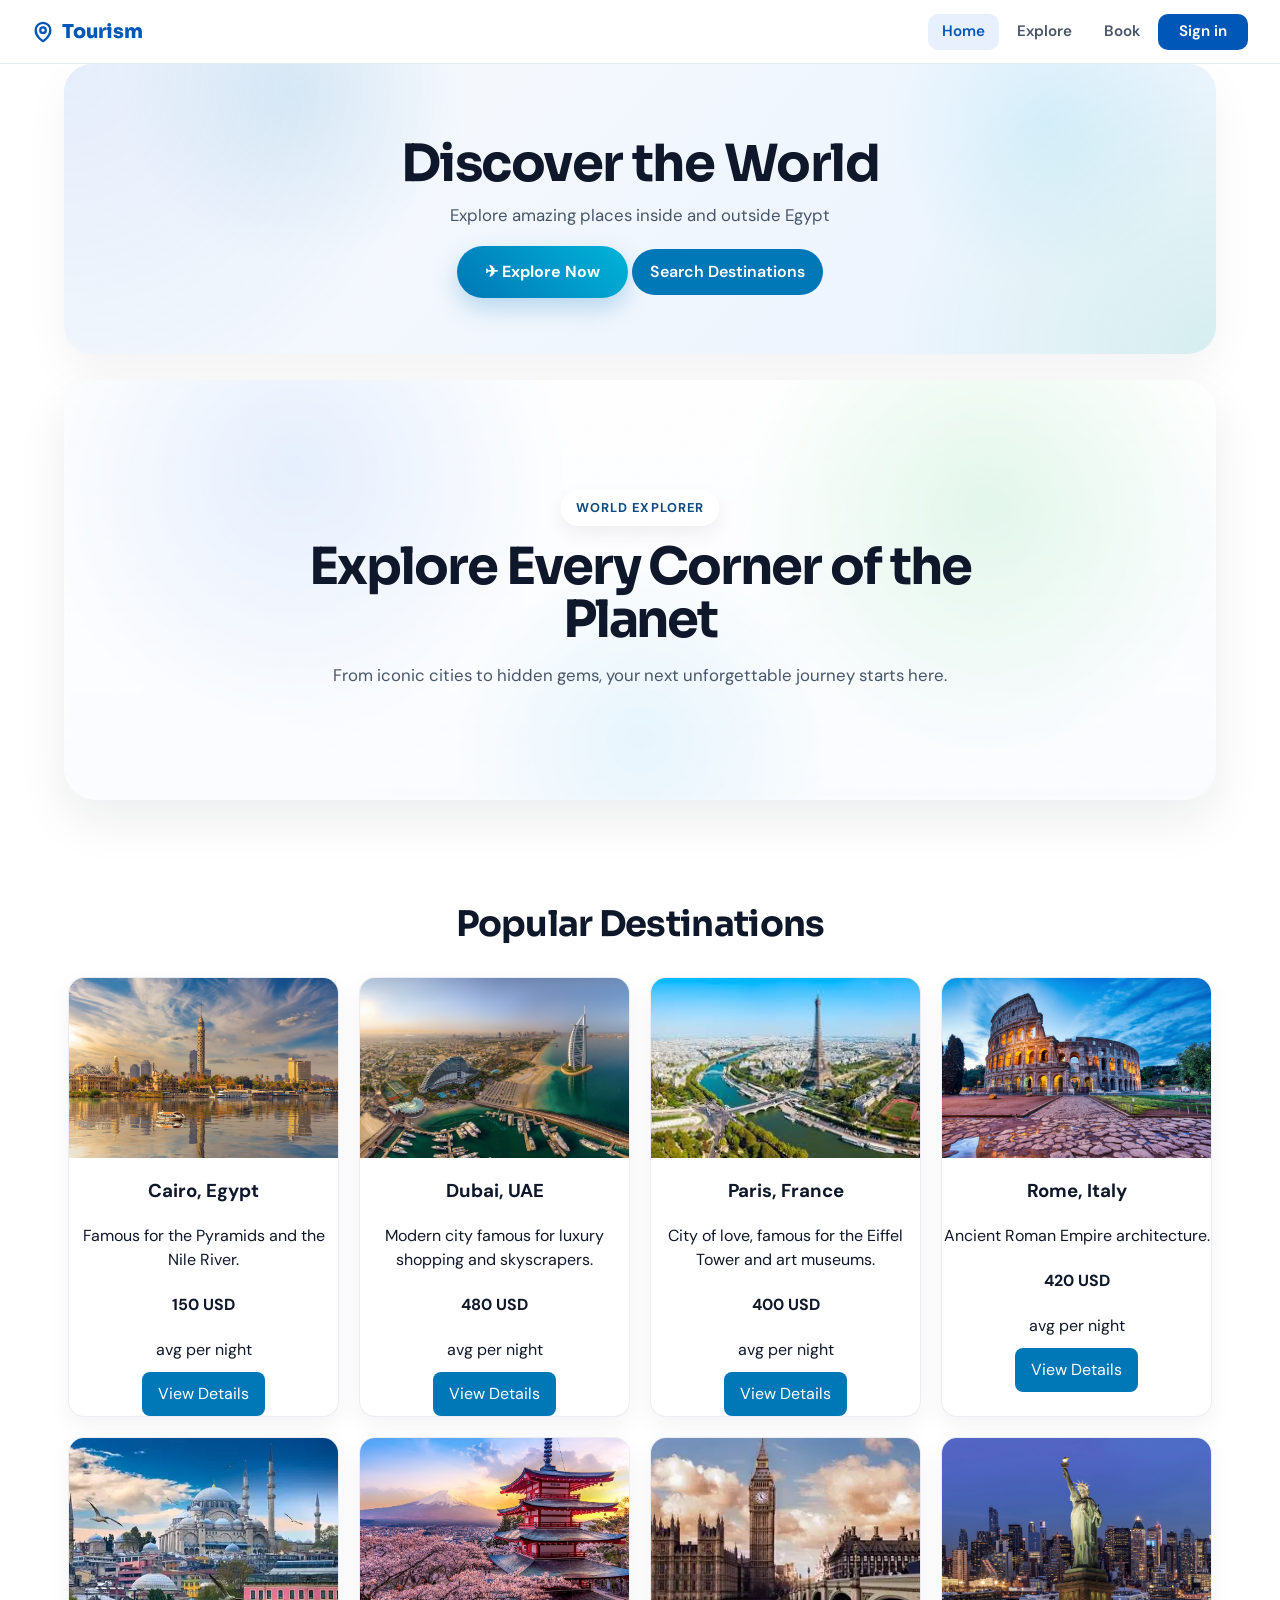
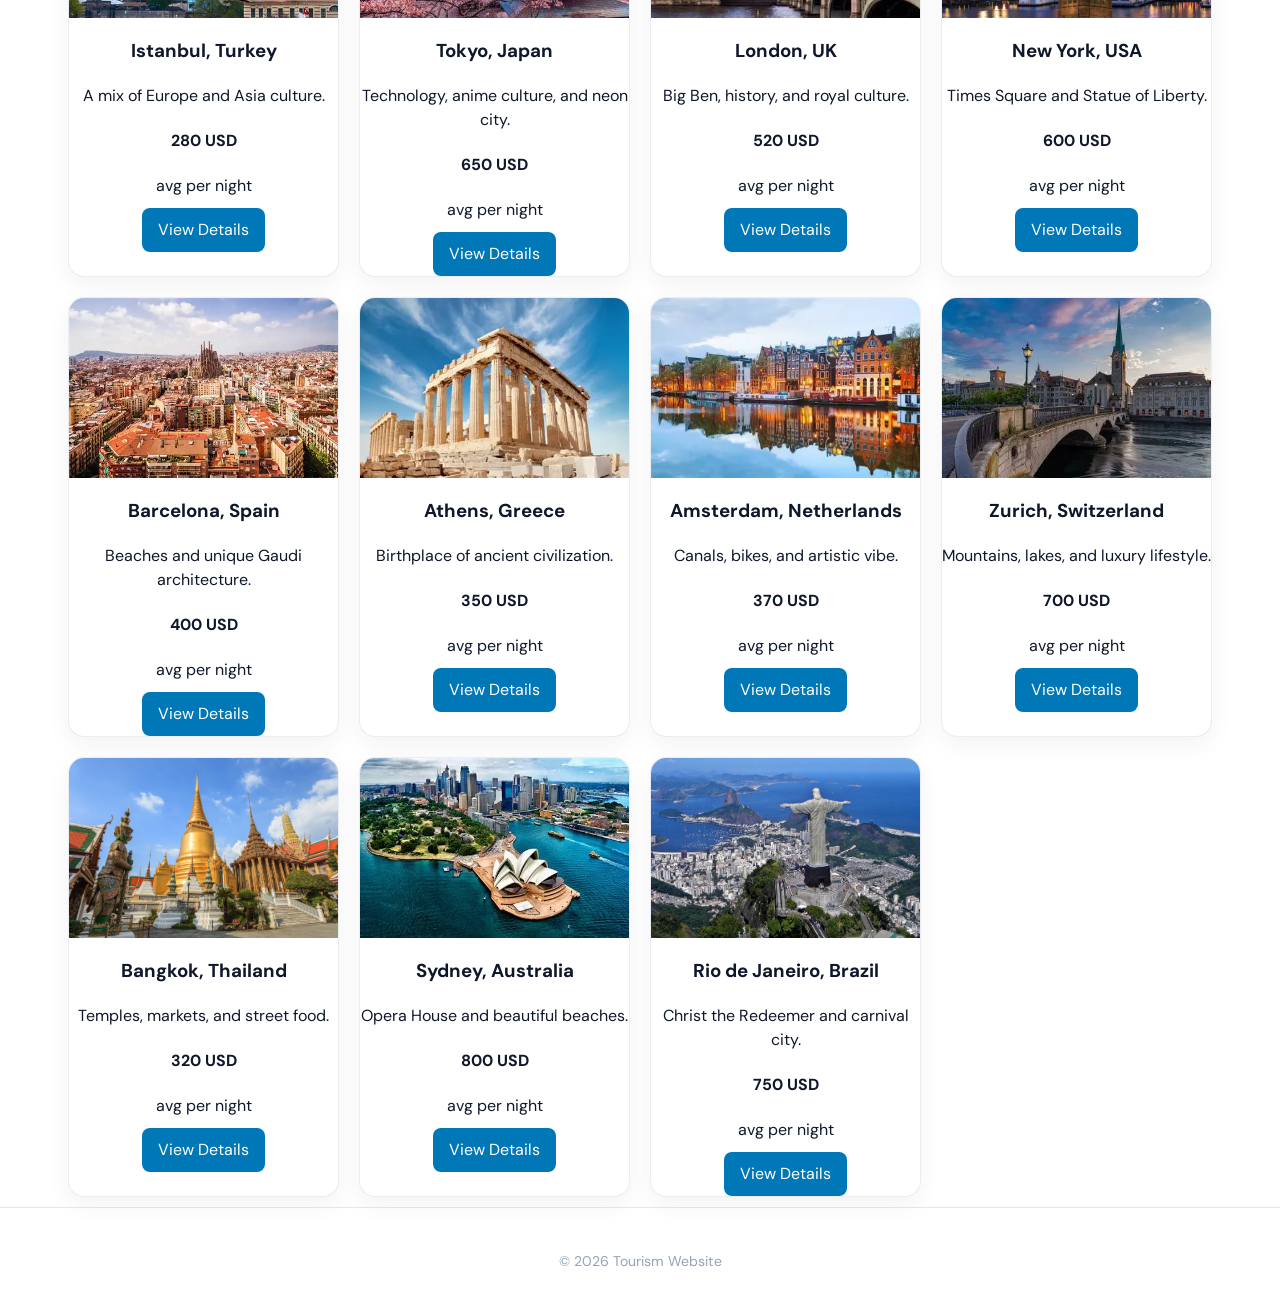
==== pages/index.html @ 1b4eed3a "Omar" ====
<!DOCTYPE html>
<html lang="en">
<head>
    <meta charset="UTF-8">
    <meta name="viewport" content="width=device-width, initial-scale=1.0">
    <title>Tourism Website</title>

    <link rel="preconnect" href="https://fonts.googleapis.com">
    <link rel="preconnect" href="https://fonts.gstatic.com" crossorigin>
    <link href="https://fonts.googleapis.com/css2?family=Sora:wght@400;500;600;700;800&family=DM+Sans:ital,wght@0,300;0,400;0,500;1,400&display=swap" rel="stylesheet">

    <link rel="stylesheet" href="../css/main.css">
    <link rel="stylesheet" href="../css/components.css">
    <link rel="stylesheet" href="../css/layout.css">
    <link rel="stylesheet" href="../css/pages/home.css">
</head>

<body>

    <!-- Navbar -->
    <nav class="navbar">
        <a href="index.html" class="logo">
            <svg width="22" height="22" viewBox="0 0 24 24" fill="none" stroke="currentColor" stroke-width="2.5" stroke-linecap="round" stroke-linejoin="round">
                <path d="M12 22s-8-4.5-8-11.8A8 8 0 0 1 12 2a8 8 0 0 1 8 8.2c0 7.3-8 11.8-8 11.8z"/>
                <circle cx="12" cy="10" r="3"/>
            </svg>
            Tourism
        </a>

        <div class="nav-links">
            <a href="index.html" class="active">Home</a>
            <a href="search.html">Explore</a>
            <a href="booking.html">Book</a>
            <a href="login.html" class="nav-cta">Sign in</a>
        </div>

        <button class="nav-hamburger" id="navHamburger" aria-label="Toggle menu">
            <span></span>
            <span></span>
            <span></span>
        </button>
    </nav>

    <div class="container">

        <!-- Hero -->
        <section class="hero">
            <h1>Discover the World</h1>
            <p>Explore amazing places inside and outside Egypt</p>

            <button class="explore-main-btn" onclick="scrollToDestinations()">
                ✈ Explore Now
            </button>

            <a href="search.html" class="explore-btn">Search Destinations</a>
        </section>

        <!-- World Map -->
        <section class="world-map-section">
            <div class="map-overlay"></div>

            <div class="world-content">
                <span class="world-kicker">World Explorer</span>
                <h2>Explore Every Corner of the Planet</h2>
                <p>
                    From iconic cities to hidden gems,
                    your next unforgettable journey starts here.
                </p>
            </div>
        </section>

        <!-- Destinations -->
        <section class="destinations" id="destinationsSection">
            <h2 class="section-title">Popular Destinations</h2>
            <div class="cards" id="cardsContainer"></div>
        </section>

    </div>

    <footer class="footer">
        <p>© 2026 Tourism Website</p>
    </footer>

    <script src="../js/data.js"></script>
    <script src="../js/main.js"></script>
    <script src="../js/ui.js"></script>

</body>
</html>
---- css/main.css ----
/* Global reset */
*, *::before, *::after {
  box-sizing: border-box;
}

html {
  scroll-behavior: smooth;
}

body {
  margin: 0;
  line-height: 1.5;
  font-family: var(--font-body, 'DM Sans', sans-serif);
  color: var(--text-1, #0f172a);
  background: #fff;
}

img, svg {
  display: block;
  max-width: 100%;
}

a {
  color: inherit;
}

button,
input,
select,
textarea {
  font: inherit;
}
---- css/components.css ----
:root {
  --brand: #0057B7;
  --brand-dark: #003f8a;
  --brand-light: #e8f0fe;

  --text-1: #0f172a;
  --text-2: #475569;
  --text-3: #94a3b8;

  --radius-sm: 10px;
  --radius-md: 16px;
  --radius-lg: 24px;

  --font-display: 'Sora', sans-serif;
  --font-body: 'DM Sans', sans-serif;

  --transition: 0.22s ease;
}

/* Shared navbar */
.navbar {
  position: sticky;
  top: 0;
  z-index: 100;

  display: flex;
  align-items: center;
  justify-content: space-between;
  gap: 16px;

  height: 64px;
  padding: 0 32px;

  background: rgba(255, 255, 255, 0.95);
  backdrop-filter: blur(12px);
  -webkit-backdrop-filter: blur(12px);
  border-bottom: 1px solid #e2e8f0;
}

.navbar,
.navbar * {
  box-sizing: border-box;
}

.logo {
  display: inline-flex;
  align-items: center;
  gap: 8px;
  height: 100%;

  font-family: var(--font-display);
  font-size: 1.2rem;
  font-weight: 800;
  color: var(--brand);
  text-decoration: none;
  line-height: 1;
}

.logo svg {
  flex-shrink: 0;
}

.nav-links {
  display: flex;
  align-items: center;
  gap: 4px;
  height: 100%;
}

.nav-links a {
  display: inline-flex;
  align-items: center;
  justify-content: center;

  height: 36px;
  padding: 0 14px;

  border-radius: var(--radius-sm);
  font-size: 0.95rem;
  font-weight: 600;
  color: var(--text-2);
  text-decoration: none;
  line-height: 1;

  transition: color var(--transition), background var(--transition);
}

.nav-links a:hover {
  color: var(--brand);
  background: var(--brand-light);
}

.nav-links a.active {
  color: var(--brand);
  background: var(--brand-light);
}

.nav-links a.nav-cta {
  height: 36px;
  padding: 0 14px; /* نفس باقي اللينكات */

  background: var(--brand);
  color: #fff;

  display: inline-flex;
  align-items: center;
  justify-content: center;
}
.nav-links a.nav-cta {
  min-width: 90px;
}

.nav-links a.nav-cta:hover {
  background: var(--brand-dark);
  color: #fff;
}

.nav-hamburger {
  display: none;
  width: 44px;
  height: 44px;
  padding: 0;
  border: none;
  background: transparent;
  cursor: pointer;

  align-items: center;
  justify-content: center;
  flex-direction: column;
  gap: 5px;
}

.nav-hamburger span {
  display: block;
  width: 24px;
  height: 2px;
  border-radius: 999px;
  background: var(--text-1);
}

/* Footer */
.footer {
  background: #fff;
  color: var(--text-3);
  text-align: center;
  padding: 28px 24px;
  border-top: 1px solid #e2e8f0;
  font-size: 0.88rem;
}

/* Small reusable button */
.details-btn {
  display: inline-block;
  margin-top: 10px;
  padding: 10px 16px;
  background-color: #0077b6;
  color: #fff;
  text-decoration: none;
  border-radius: 8px;
  transition: 0.3s;
}

.details-btn:hover {
  background-color: #023e8a;
}

@media (max-width: 768px) {
  .navbar {
    padding: 0 16px;
  }

  .nav-links {
    display: none;
  }

  .nav-hamburger {
    display: inline-flex;
  }
}

/* ===== TOAST NOTIFICATION ===== */
.toast {
  position: fixed;
  top: 20px;
  left: 50%;
  transform: translateX(-50%) translateY(-20px);

  min-width: 250px;
  max-width: 320px;

  padding: 14px 18px;

  border-radius: 12px;
  font-size: 0.95rem;
  font-weight: 500;

  color: #fff;

  box-shadow: 0 10px 25px rgba(0,0,0,0.15);

  opacity: 0;
  pointer-events: none;

  transition: all 0.3s ease;
  z-index: 999;
}

/* show */
.toast.show {
  opacity: 1;
  transform: translateX(-50%) translateY(0);
}
.toast {
  backdrop-filter: blur(10px);
  background: rgba(0,0,0,0.75);
}

/* success */
.toast.success {
  background: #22c55e;
}

/* error */
.toast.error {
  background: #ef4444;
}
---- css/layout.css ----
.container {
  width: min(100%, 1200px);
  margin: 0 auto;
  padding: 0 24px;
}

@media (max-width: 768px) {
  .container {
    padding: 0 16px;
  }
}
---- css/pages/home.css ----
html {
    scroll-behavior: smooth;
}

.hero {
    text-align: center;
    padding: 72px 20px 56px;
    border-radius: 28px;
    background:
        radial-gradient(circle at top left, rgba(59,130,246,0.10), transparent 32%),
        radial-gradient(circle at bottom right, rgba(34,197,94,0.10), transparent 28%),
        linear-gradient(135deg, #f8fafc 0%, #eaf3ff 100%);
    box-shadow: 0 18px 45px rgba(15, 23, 42, 0.05);
    position: relative;
    overflow: hidden;
}

.hero::before {
    content: "";
    position: absolute;
    inset: -2px;
    background:
        radial-gradient(circle at 20% 10%, rgba(0,119,182,0.10), transparent 18%),
        radial-gradient(circle at 85% 20%, rgba(0,180,216,0.10), transparent 16%);
    pointer-events: none;
}

.hero h1 {
    position: relative;
    z-index: 1;
    font-family: var(--font-display);
    font-size: clamp(2.2rem, 4vw, 3.4rem);
    line-height: 1.08;
    margin: 0 0 12px;
    color: var(--text-1);
    letter-spacing: -0.03em;
}

.hero p {
    position: relative;
    z-index: 1;
    font-size: 1.05rem;
    color: var(--text-2);
    margin: 0;
}

.explore-main-btn {
    position: relative;
    z-index: 1;
    margin-top: 18px;
    padding: 14px 28px;
    cursor: pointer;
    border: none;
    border-radius: 999px;
    font-size: 1rem;
    font-weight: 700;
    color: white;
    background: linear-gradient(45deg, #0077b6, #00b4d8);
    box-shadow: 0 10px 24px rgba(0, 119, 182, 0.25);
    transition: transform 0.25s ease, box-shadow 0.25s ease, filter 0.25s ease;
}

.explore-main-btn:hover {
    transform: translateY(-2px) scale(1.03);
    box-shadow: 0 14px 30px rgba(0, 119, 182, 0.30);
    filter: saturate(1.05);
}

.explore-btn {
    position: relative;
    z-index: 1;
    display: inline-flex;
    align-items: center;
    justify-content: center;
    margin-top: 12px;
    padding: 11px 18px;
    background-color: #0077b6;
    color: white;
    text-decoration: none;
    border-radius: 999px;
    font-weight: 600;
    transition: background-color 0.25s ease, transform 0.25s ease;
}

.explore-btn:hover {
    background-color: #005f93;
    transform: translateY(-1px);
}

/* ===== WORLD MAP SECTION ===== */
.world-map-section {
    position: relative;
    margin-top: 26px;
    min-height: 420px;
    border-radius: 32px;
    overflow: hidden;
    display: flex;
    align-items: center;
    justify-content: center;
    text-align: center;
    isolation: isolate;
    box-shadow: 0 20px 50px rgba(15, 23, 42, 0.08);
    background:
        linear-gradient(180deg, rgba(255,255,255,0.92), rgba(247,250,255,0.88)),
        url("https://upload.wikimedia.org/wikipedia/commons/8/80/World_map_-_low_resolution.svg");
    background-repeat: no-repeat, no-repeat;
    background-position: center, center;
    background-size: cover, 88% auto;
}

.world-map-section::before {
    content: "";
    position: absolute;
    inset: 0;
    background:
        radial-gradient(circle at 20% 20%, rgba(59,130,246,0.18), transparent 28%),
        radial-gradient(circle at 80% 30%, rgba(34,197,94,0.16), transparent 26%),
        radial-gradient(circle at 50% 85%, rgba(14,165,233,0.12), transparent 28%);
    pointer-events: none;
}

.map-overlay {
    position: absolute;
    inset: 0;
    backdrop-filter: blur(2px);
    background:
        linear-gradient(135deg, rgba(255,255,255,0.25), rgba(255,255,255,0.08)),
        linear-gradient(180deg, rgba(255,255,255,0.10), rgba(255,255,255,0.20));
    z-index: 1;
}

.world-content {
    position: relative;
    z-index: 2;
    max-width: 760px;
    padding: 24px 28px;
}

.world-kicker {
    display: inline-flex;
    align-items: center;
    justify-content: center;
    margin-bottom: 14px;
    padding: 7px 14px;
    border-radius: 999px;
    font-size: 0.8rem;
    font-weight: 700;
    letter-spacing: 0.08em;
    text-transform: uppercase;
    color: #0f4c81;
    background: rgba(255,255,255,0.68);
    border: 1px solid rgba(255,255,255,0.55);
    box-shadow: 0 8px 20px rgba(15, 23, 42, 0.06);
}

.world-content h2 {
    font-family: var(--font-display);
    font-size: clamp(2rem, 4vw, 3.4rem);
    line-height: 1.05;
    color: var(--text-1);
    margin: 0 0 14px;
    letter-spacing: -0.04em;
}

.world-content p {
    font-size: 1.05rem;
    line-height: 1.75;
    color: var(--text-2);
    margin: 0;
}

/* Section */
.destinations {
    margin-top: 76px;
    padding-top: 22px;
}

.section-title {
    text-align: center;
    margin: 0 0 26px;
    font-family: var(--font-display);
    font-size: clamp(1.6rem, 3vw, 2.2rem);
    color: var(--text-1);
    letter-spacing: -0.02em;
}

/* Cards layout */
.cards {
    display: grid;
    grid-template-columns: repeat(auto-fit, minmax(250px, 1fr));
    gap: 20px;
    padding: 0 4px 10px;
}

/* Card */
.card {
    border: 1px solid rgba(148,163,184,0.20);
    border-radius: 16px;
    overflow: hidden;
    text-align: center;
    background-color: #fff;
    transition: transform 0.25s ease, box-shadow 0.25s ease, border-color 0.25s ease;
    cursor: pointer;
    box-shadow: 0 8px 24px rgba(15, 23, 42, 0.05);
}

.card:hover {
    transform: translateY(-6px);
    box-shadow: 0 18px 35px rgba(15, 23, 42, 0.10);
    border-color: rgba(0,87,183,0.18);
}

.card img {
    width: 100%;
    height: 180px;
    object-fit: cover;
    display: block;
}

/* Helpers */
.explore-main-btn,
.explore-btn {
    display: inline-flex;
    align-items: center;
    justify-content: center;
}

@media (max-width: 768px) {
    .hero {
        padding: 56px 16px 44px;
        border-radius: 22px;
    }

    .world-map-section {
        min-height: 340px;
        border-radius: 24px;
        background-size: cover, 110% auto;
    }

    .world-content {
        padding: 18px 18px;
    }

    .destinations {
        margin-top: 56px;
    }

    .cards {
        gap: 16px;
    }
}

@media (max-width: 500px) {
    .hero h1 {
        font-size: 2rem;
    }

    .world-content h2 {
        font-size: 1.9rem;
    }

    .world-content p {
        font-size: 0.98rem;
    }
}
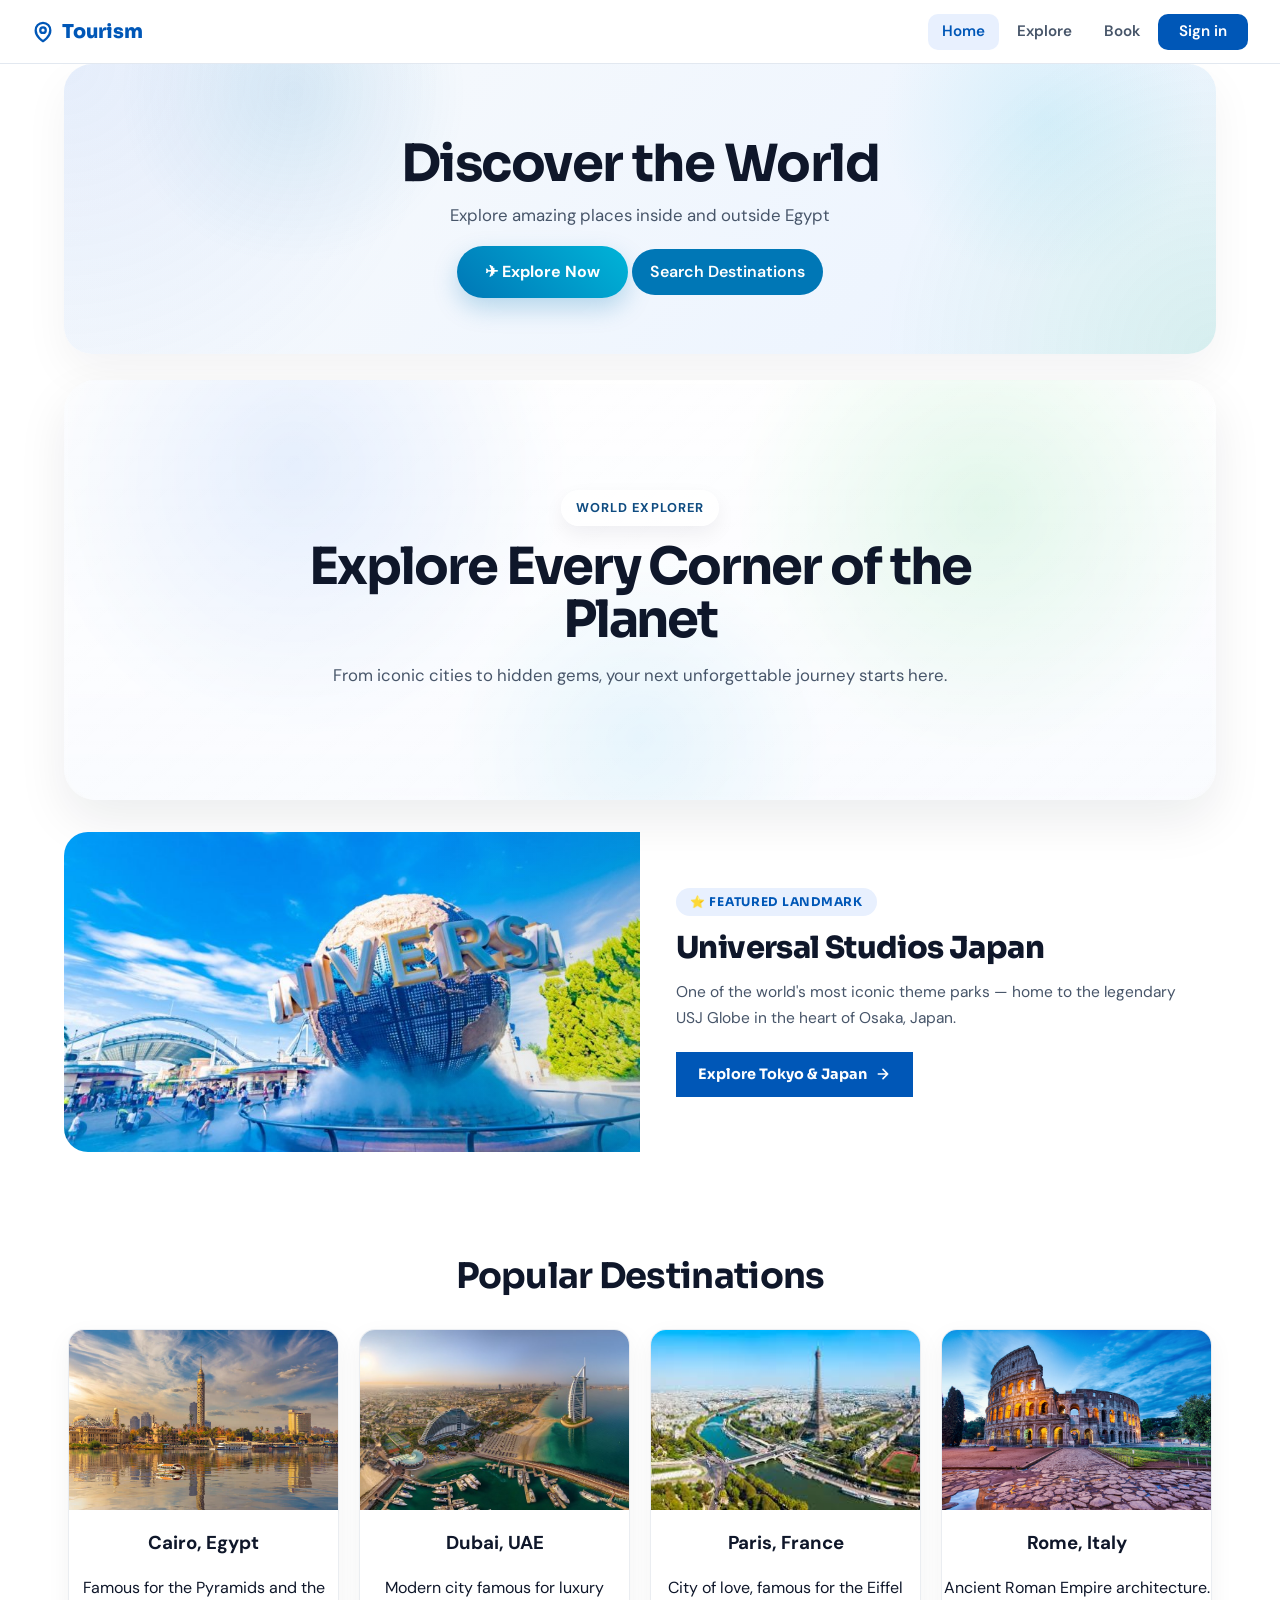
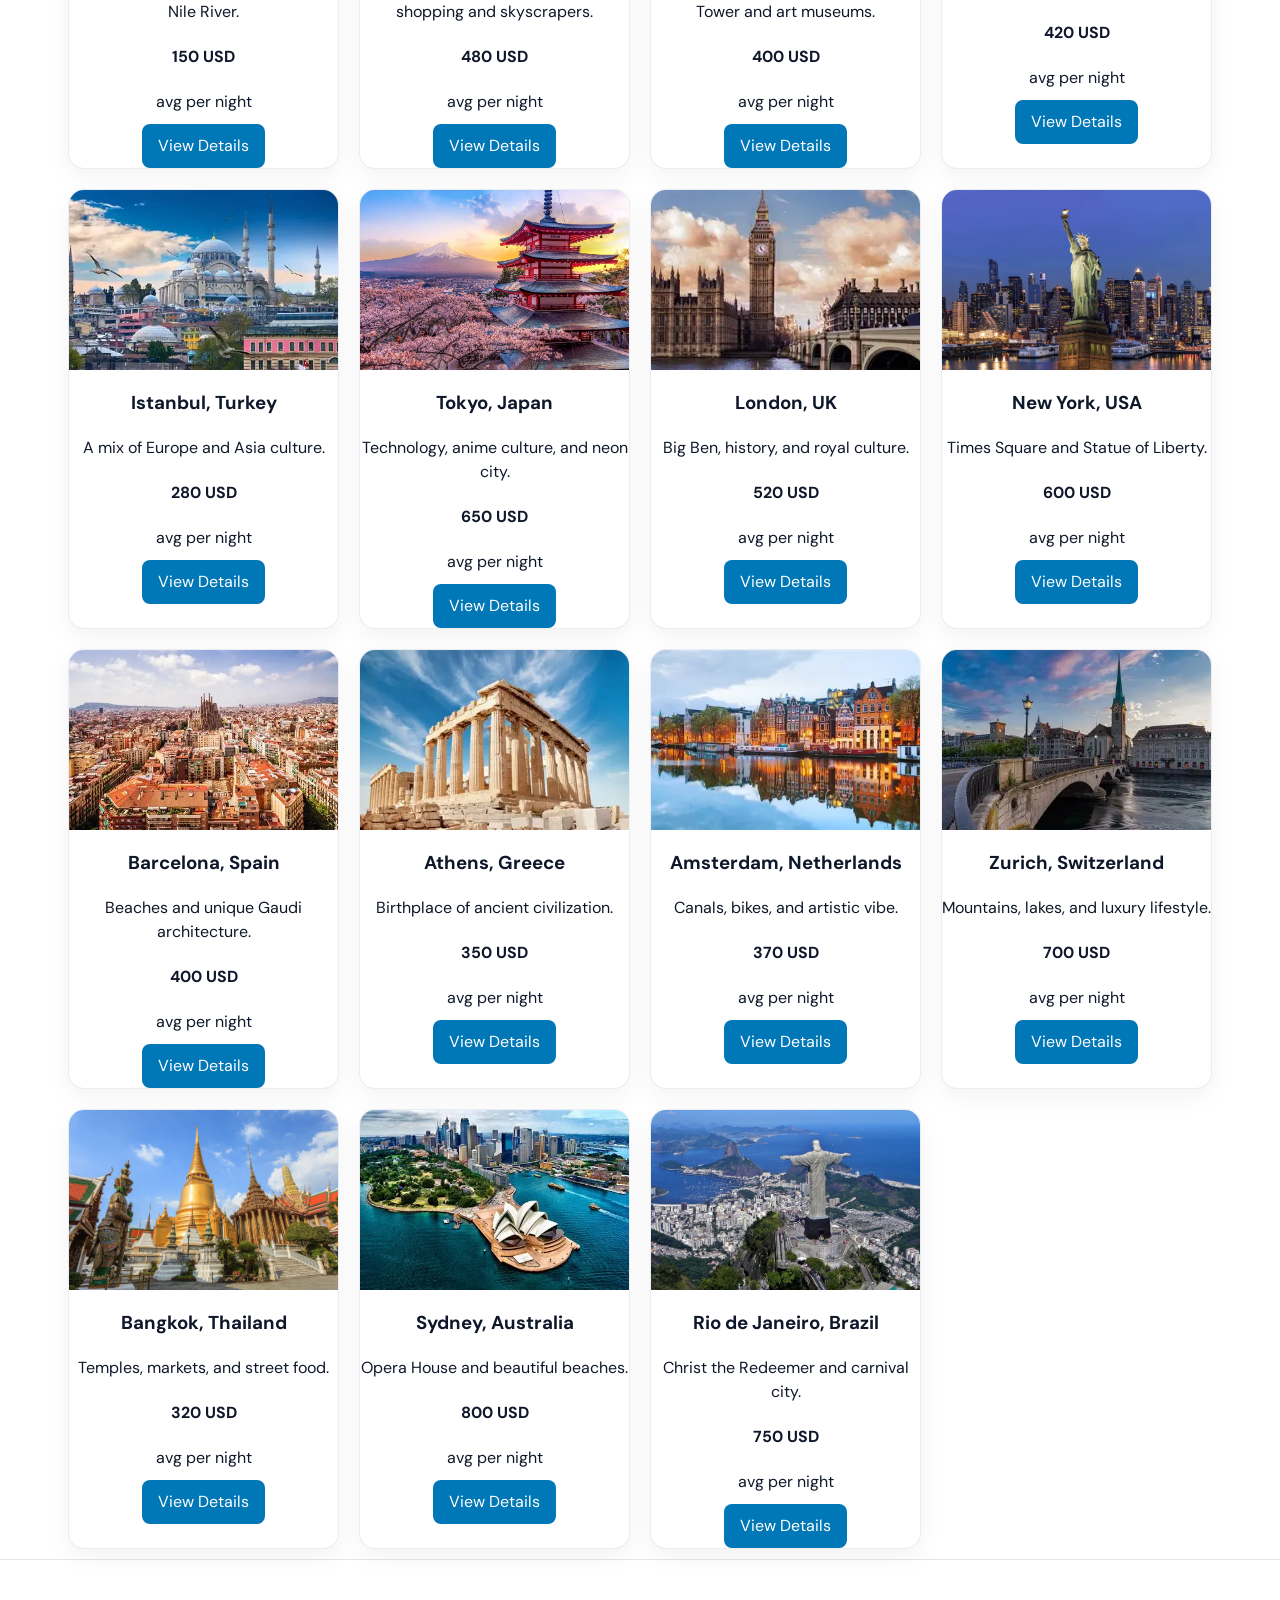
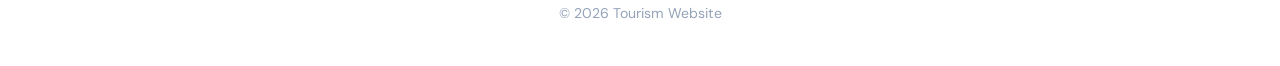
==== commit 9c6f814e: "Ali.papa" ====
--- a/pages/index.html
+++ b/pages/index.html
@@ -69,6 +69,28 @@
             </div>
         </section>
 
+        <!-- Featured Landmark -->
+        <section class="featured-landmark" onclick="goToDestination(6)">
+    <div class="landmark-img-wrap">
+        <img src="../assets/images/universal.jpg" alt="Universal Studios Japan" />
+        <div class="landmark-img-overlay"></div>
+    </div>
+    <div class="landmark-content">
+        <span class="landmark-badge">⭐ Featured Landmark</span>
+        <h2 class="landmark-title">Universal Studios Japan</h2>
+        <p class="landmark-desc">
+            One of the world's most iconic theme parks — home to the legendary
+            USJ Globe in the heart of Osaka, Japan.
+        </p>
+        <span class="landmark-cta">
+            Explore Tokyo & Japan
+            <svg width="16" height="16" viewBox="0 0 24 24" fill="none" stroke="currentColor" stroke-width="2.5" stroke-linecap="round" stroke-linejoin="round">
+                <path d="M5 12h14M12 5l7 7-7 7"/>
+            </svg>
+        </span>
+    </div>
+</section>
+
         <!-- Destinations -->
         <section class="destinations" id="destinationsSection">
             <h2 class="section-title">Popular Destinations</h2>
--- a/css/pages/home.css
+++ b/css/pages/home.css
@@ -262,4 +262,118 @@
     .world-content p {
         font-size: 0.98rem;
     }
+}
+
+/* ── FEATURED LANDMARK ───────────────────────────────── */
+.featured-landmark {
+    display: grid;
+    grid-template-columns: 1fr 1fr;
+    gap: 0;
+    border-radius: 24px;
+    overflow: hidden;
+    margin-top: 32px;
+    border: 1px solid var(--border);
+    box-shadow: var(--shadow-card);
+    cursor: pointer;
+    transition: transform var(--transition), box-shadow var(--transition);
+}
+
+.featured-landmark:hover {
+    transform: translateY(-4px);
+    box-shadow: var(--shadow-hover);
+}
+
+.landmark-img-wrap {
+    position: relative;
+    height: 320px;
+    overflow: hidden;
+}
+
+.landmark-img-wrap img {
+    width: 100%;
+    height: 100%;
+    object-fit: cover;
+    display: block;
+    transition: transform 0.4s ease;
+}
+
+.featured-landmark:hover .landmark-img-wrap img {
+    transform: scale(1.05);
+}
+
+.landmark-img-overlay {
+    position: absolute;
+    inset: 0;
+    background: linear-gradient(to right, transparent 60%, rgba(10,22,40,0.15));
+}
+
+.landmark-content {
+    background: var(--surface);
+    padding: 40px 36px;
+    display: flex;
+    flex-direction: column;
+    justify-content: center;
+    gap: 14px;
+}
+
+.landmark-badge {
+    display: inline-flex;
+    align-items: center;
+    gap: 6px;
+    background: var(--brand-light);
+    color: var(--brand);
+    font-family: var(--font-display);
+    font-size: 0.75rem;
+    font-weight: 700;
+    letter-spacing: 0.06em;
+    text-transform: uppercase;
+    padding: 5px 14px;
+    border-radius: 999px;
+    width: fit-content;
+}
+
+.landmark-title {
+    font-family: var(--font-display);
+    font-size: clamp(1.4rem, 2.5vw, 1.9rem);
+    font-weight: 800;
+    color: var(--text-1);
+    letter-spacing: -0.02em;
+    margin: 0;
+    line-height: 1.2;
+}
+
+.landmark-desc {
+    font-size: 0.97rem;
+    color: var(--text-2);
+    line-height: 1.65;
+    margin: 0;
+}
+
+.landmark-cta {
+    display: inline-flex;
+    align-items: center;
+    gap: 8px;
+    background: var(--brand);
+    color: #fff;
+    font-family: var(--font-display);
+    font-size: 0.9rem;
+    font-weight: 700;
+    padding: 12px 22px;
+    border-radius: var(--radius-xl);
+    width: fit-content;
+    margin-top: 6px;
+    transition: background var(--transition), transform var(--transition);
+}
+
+.featured-landmark:hover .landmark-cta {
+    background: var(--brand-dark);
+    transform: translateX(3px);
+}
+
+@media (max-width: 768px) {
+    .featured-landmark {
+        grid-template-columns: 1fr;
+    }
+    .landmark-img-wrap { height: 220px; }
+    .landmark-content { padding: 24px 20px; }
 }
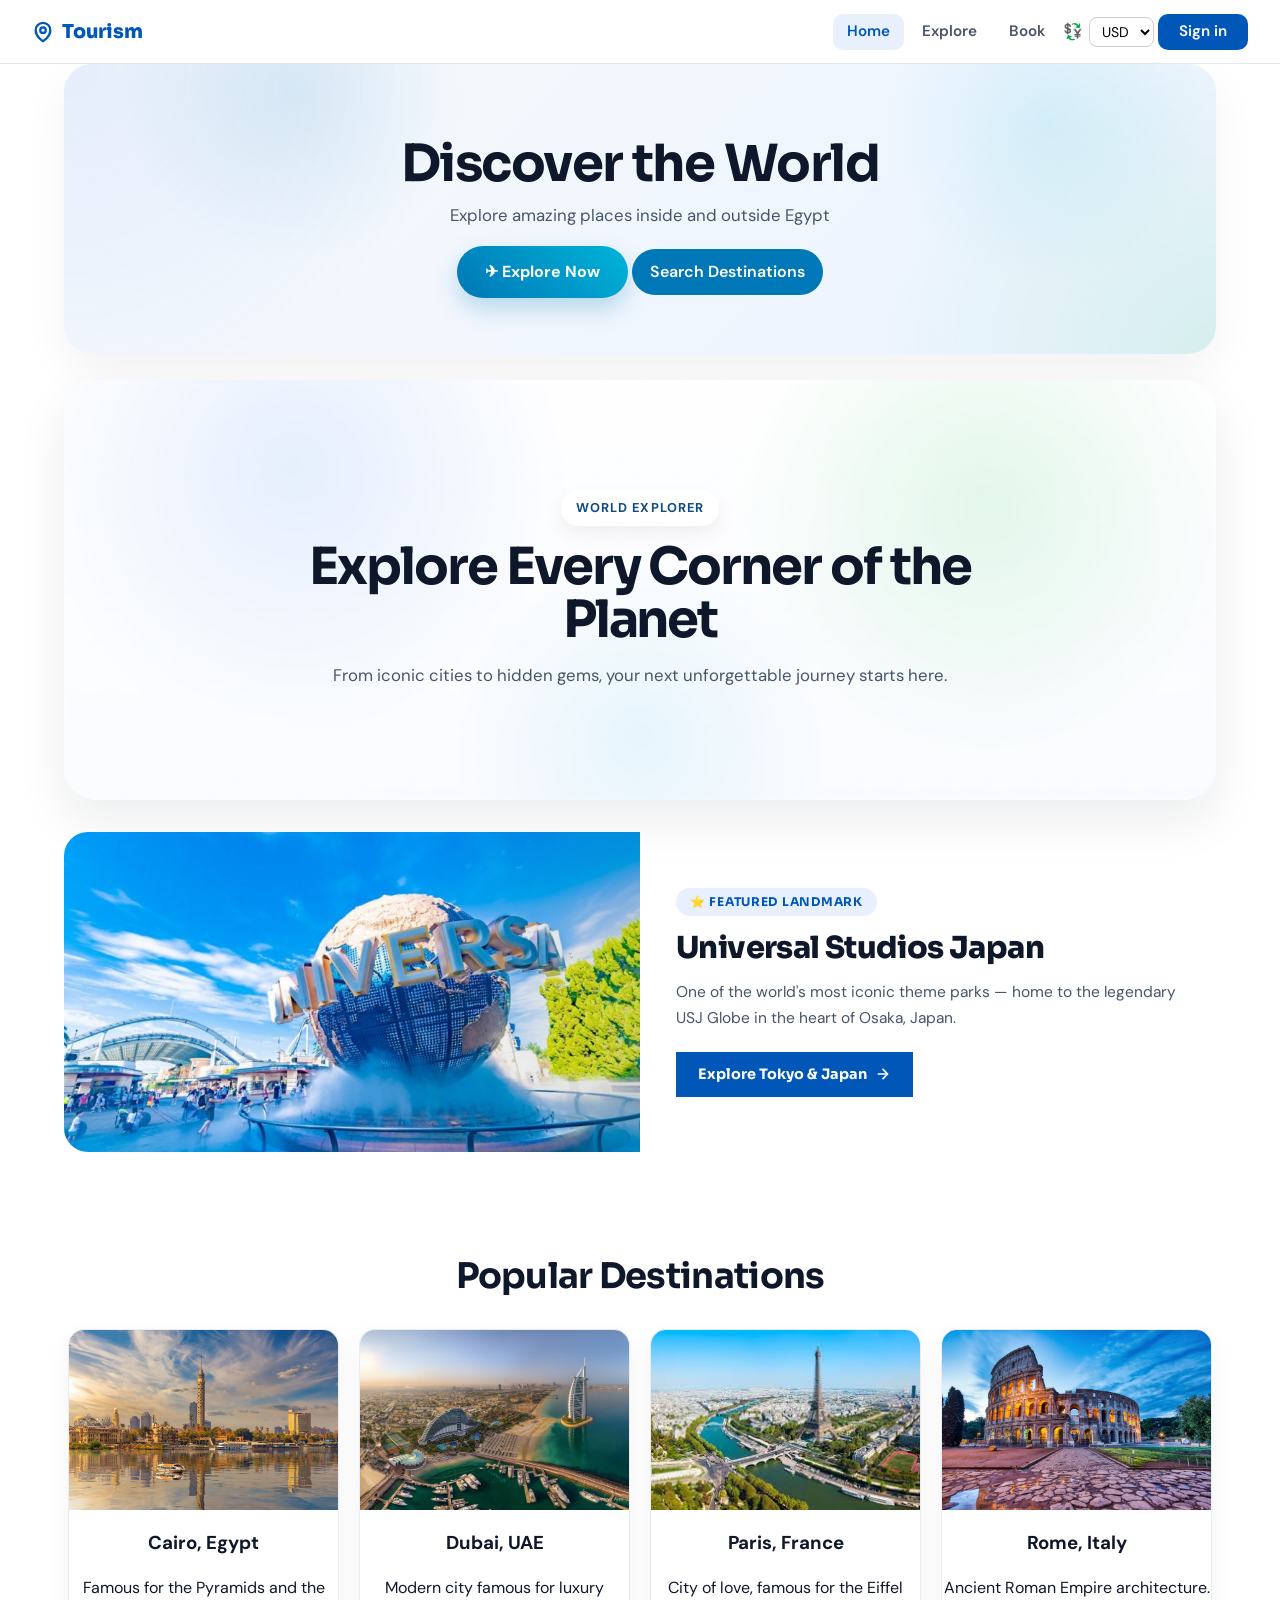
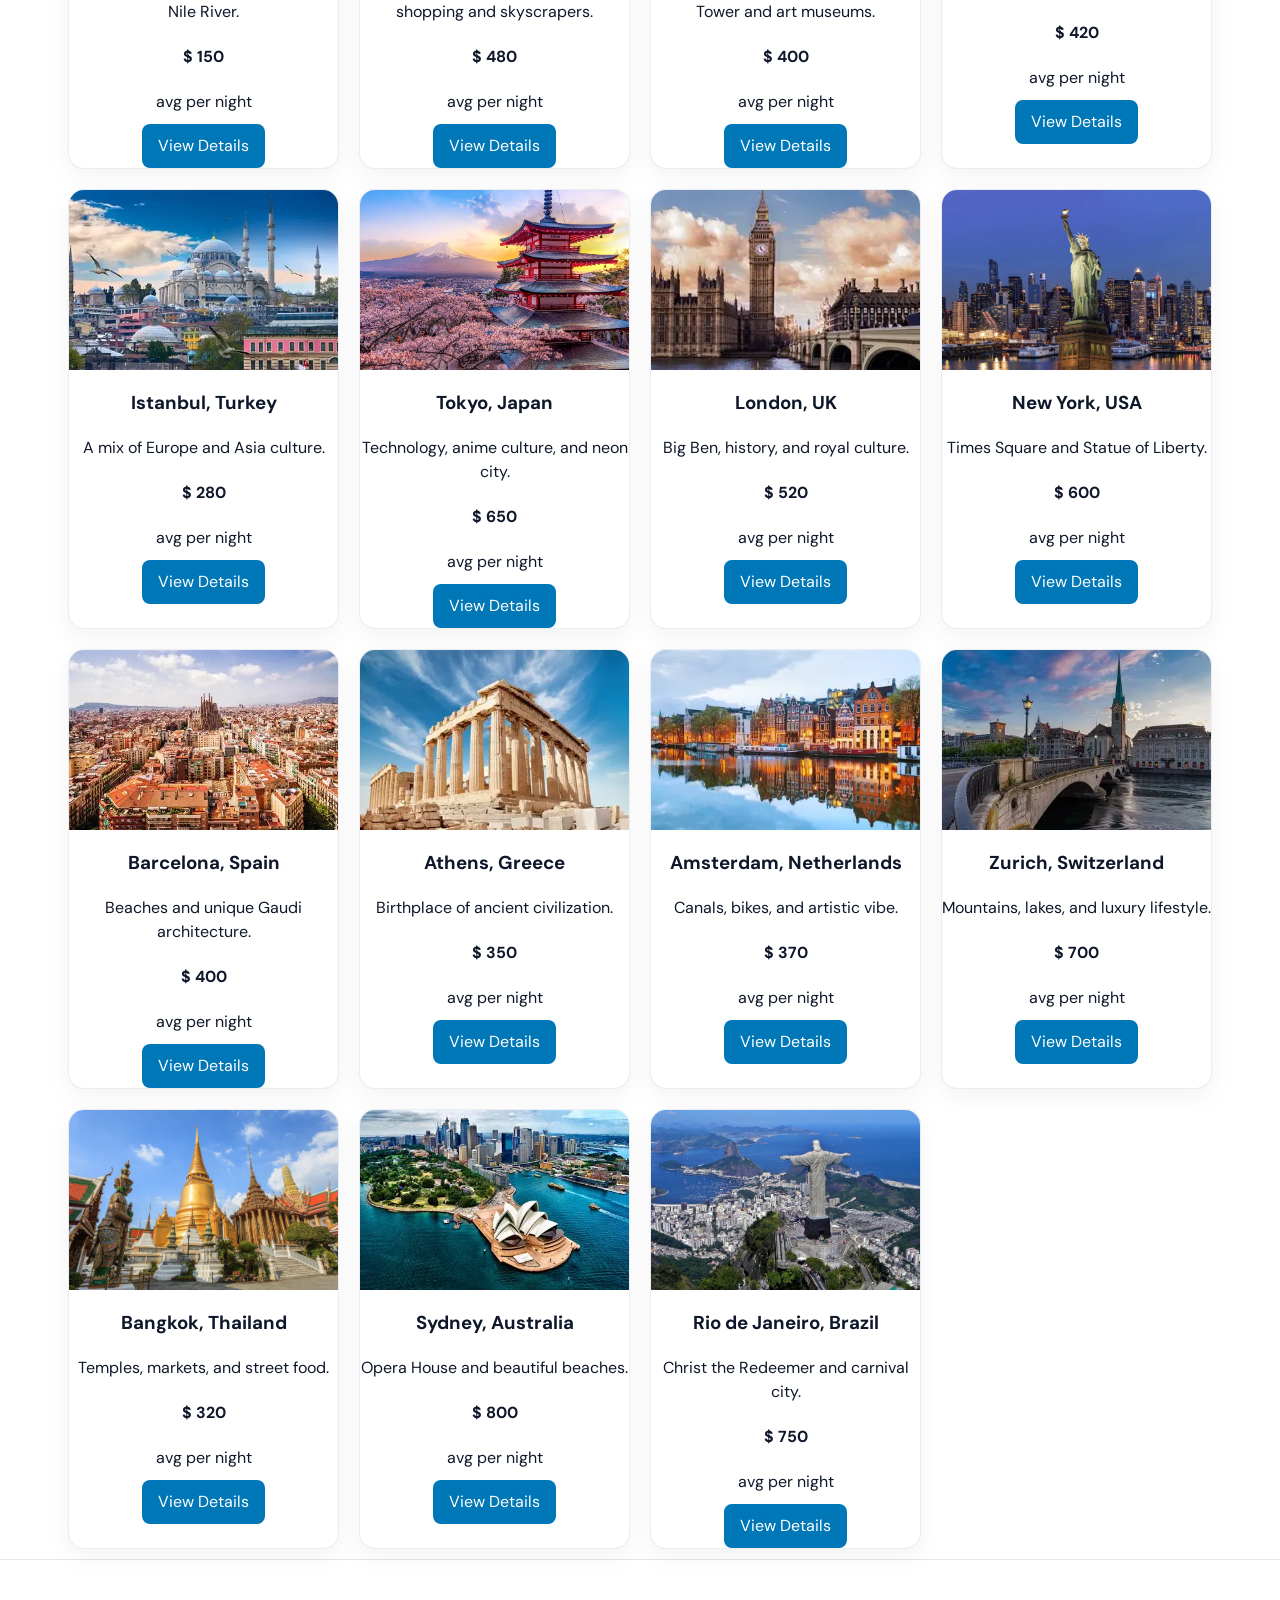
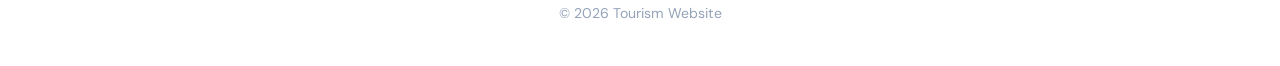
==== commit 014c5b84: "Ali.papa" ====
--- a/pages/index.html
+++ b/pages/index.html
@@ -31,6 +31,20 @@
             <a href="index.html" class="active">Home</a>
             <a href="search.html">Explore</a>
             <a href="booking.html">Book</a>
+
+            <!-- Currency Selector هنا مباشرة -->
+            <div class="currency-selector" id="currencyContainer">
+                <span class="currency-icon">💱</span>
+                <select id="globalCurrencySelect" onchange="handleCurrencyChange(this.value)">
+                    <option value="USD">USD</option>
+                    <option value="EGP">EGP</option>
+                    <option value="EUR">EUR</option>
+                    <option value="GBP">GBP</option>
+                    <option value="AED">AED</option>
+                    <option value="SAR">SAR</option>
+                </select>
+            </div>
+
             <a href="login.html" class="nav-cta">Sign in</a>
         </div>
 
@@ -47,18 +61,15 @@
         <section class="hero">
             <h1>Discover the World</h1>
             <p>Explore amazing places inside and outside Egypt</p>
-
             <button class="explore-main-btn" onclick="scrollToDestinations()">
                 ✈ Explore Now
             </button>
-
             <a href="search.html" class="explore-btn">Search Destinations</a>
         </section>
 
         <!-- World Map -->
         <section class="world-map-section">
             <div class="map-overlay"></div>
-
             <div class="world-content">
                 <span class="world-kicker">World Explorer</span>
                 <h2>Explore Every Corner of the Planet</h2>
@@ -71,25 +82,25 @@
 
         <!-- Featured Landmark -->
         <section class="featured-landmark" onclick="goToDestination(6)">
-    <div class="landmark-img-wrap">
-        <img src="../assets/images/universal.jpg" alt="Universal Studios Japan" />
-        <div class="landmark-img-overlay"></div>
-    </div>
-    <div class="landmark-content">
-        <span class="landmark-badge">⭐ Featured Landmark</span>
-        <h2 class="landmark-title">Universal Studios Japan</h2>
-        <p class="landmark-desc">
-            One of the world's most iconic theme parks — home to the legendary
-            USJ Globe in the heart of Osaka, Japan.
-        </p>
-        <span class="landmark-cta">
-            Explore Tokyo & Japan
-            <svg width="16" height="16" viewBox="0 0 24 24" fill="none" stroke="currentColor" stroke-width="2.5" stroke-linecap="round" stroke-linejoin="round">
-                <path d="M5 12h14M12 5l7 7-7 7"/>
-            </svg>
-        </span>
-    </div>
-</section>
+            <div class="landmark-img-wrap">
+                <img src="../assets/images/universal.jpg" alt="Universal Studios Japan" />
+                <div class="landmark-img-overlay"></div>
+            </div>
+            <div class="landmark-content">
+                <span class="landmark-badge">⭐ Featured Landmark</span>
+                <h2 class="landmark-title">Universal Studios Japan</h2>
+                <p class="landmark-desc">
+                    One of the world's most iconic theme parks — home to the legendary
+                    USJ Globe in the heart of Osaka, Japan.
+                </p>
+                <span class="landmark-cta">
+                    Explore Tokyo & Japan
+                    <svg width="16" height="16" viewBox="0 0 24 24" fill="none" stroke="currentColor" stroke-width="2.5" stroke-linecap="round" stroke-linejoin="round">
+                        <path d="M5 12h14M12 5l7 7-7 7"/>
+                    </svg>
+                </span>
+            </div>
+        </section>
 
         <!-- Destinations -->
         <section class="destinations" id="destinationsSection">
@@ -104,6 +115,7 @@
     </footer>
 
     <script src="../js/data.js"></script>
+    <script src="../js/currency.js"></script>
     <script src="../js/main.js"></script>
     <script src="../js/ui.js"></script>
 
--- a/css/components.css
+++ b/css/components.css
@@ -223,4 +223,25 @@
 /* error */
 .toast.error {
   background: #ef4444;
+}
+
+/* Currency Selector */
+.currency-selector {
+    display: flex;
+    align-items: center;
+    gap: 6px;
+}
+
+.currency-selector select {
+    padding: 4px 8px;
+    border-radius: 8px;
+    border: 1px solid #ccc;
+    background: white;
+    font-size: 14px;
+    cursor: pointer;
+    outline: none;
+}
+
+.currency-selector select:focus {
+    border-color: #007bff;
 }
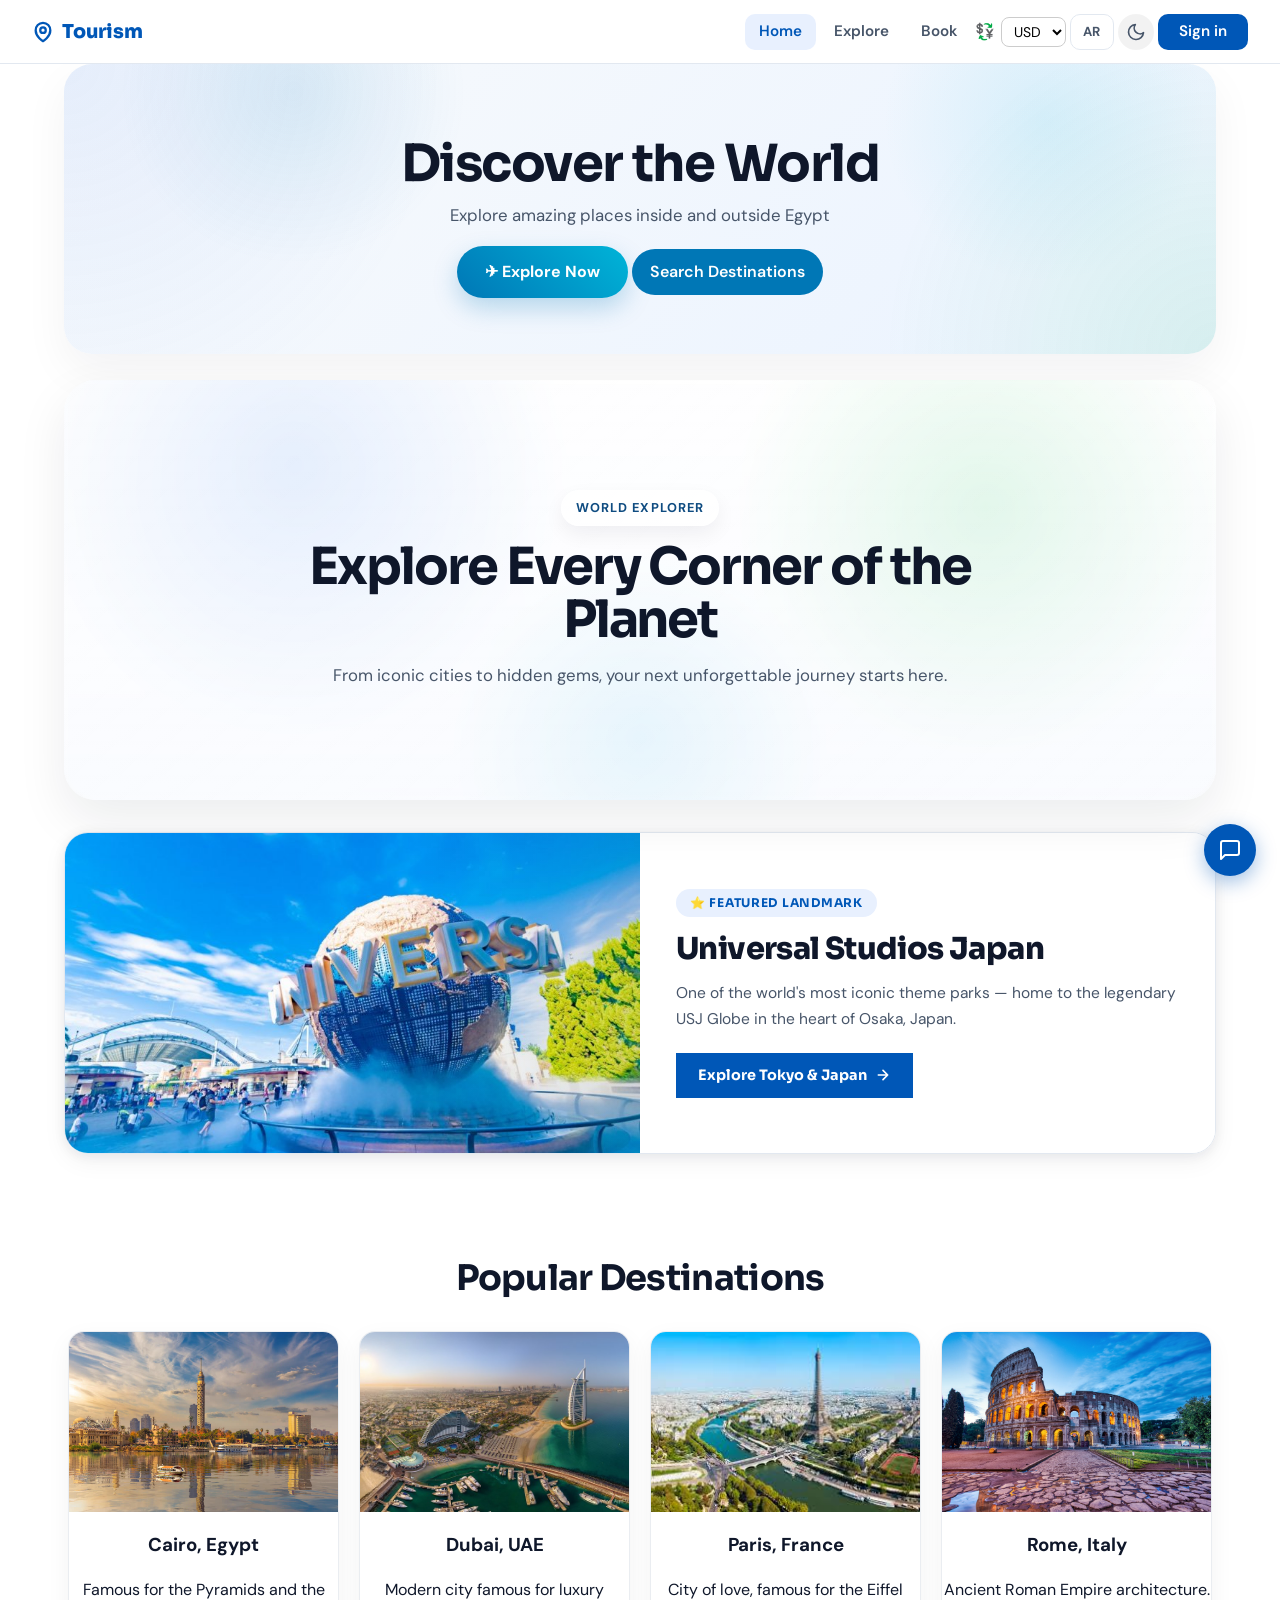
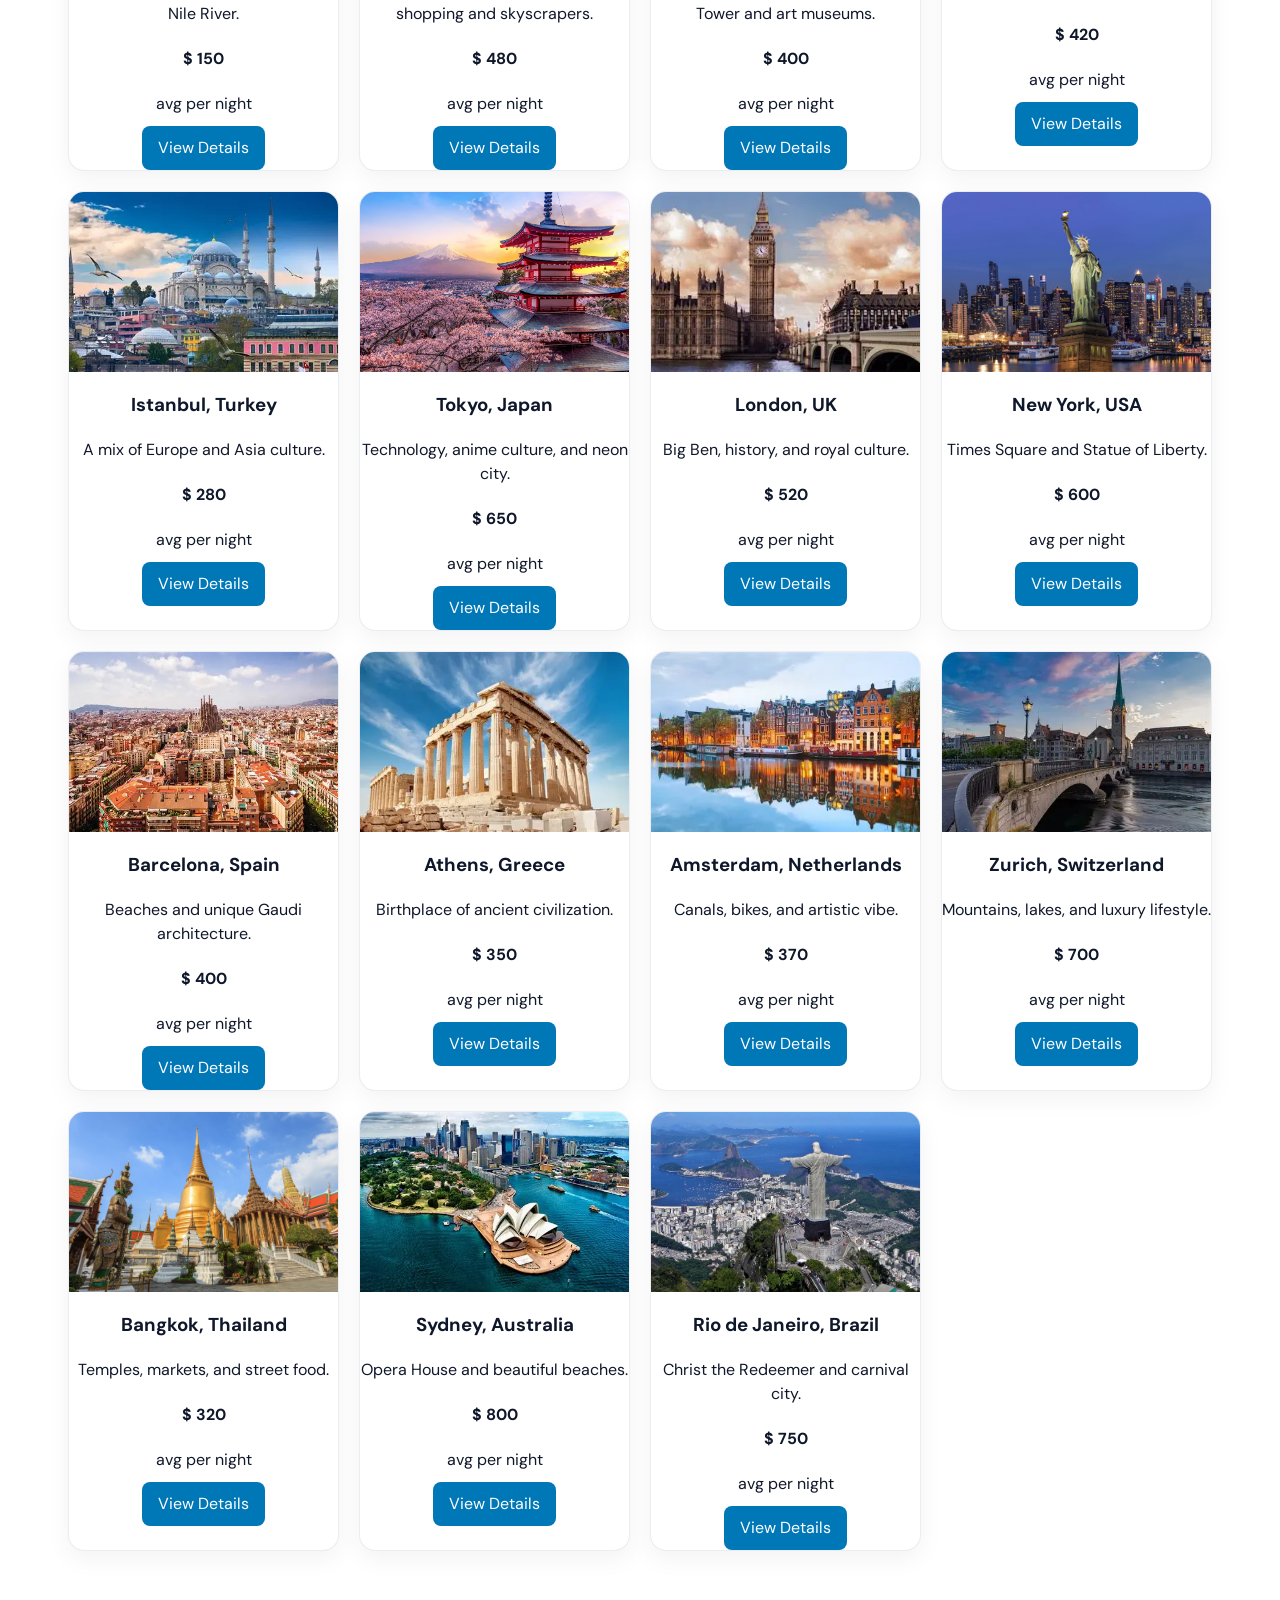
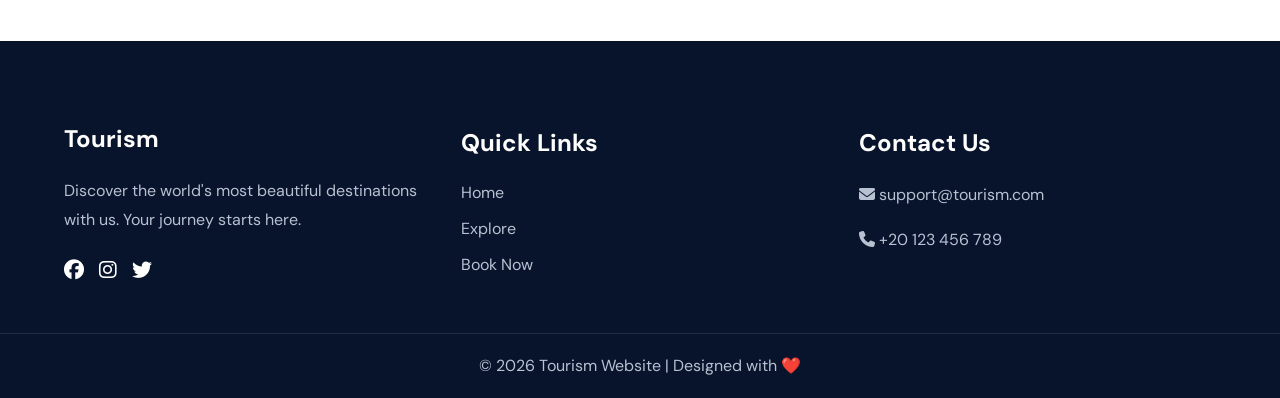
==== commit 715d4740: "moatasem" ====
--- a/pages/index.html
+++ b/pages/index.html
@@ -3,6 +3,16 @@
 <head>
     <meta charset="UTF-8">
     <meta name="viewport" content="width=device-width, initial-scale=1.0">
+        <!-- Apply theme before page render to prevent flash -->
+    <script>
+        const savedTheme = localStorage.getItem('theme') || 'light';
+        document.documentElement.setAttribute('data-theme', savedTheme);
+        // Apply lang/dir before CSS loads to prevent flash of wrong direction
+        const savedLang = localStorage.getItem('lang') || 'en';
+        document.documentElement.setAttribute('dir', savedLang === 'ar' ? 'rtl' : 'ltr');
+        document.documentElement.setAttribute('lang', savedLang);
+    </script>
+    
     <title>Tourism Website</title>
 
     <link rel="preconnect" href="https://fonts.googleapis.com">
@@ -12,7 +22,11 @@
     <link rel="stylesheet" href="../css/main.css">
     <link rel="stylesheet" href="../css/components.css">
     <link rel="stylesheet" href="../css/layout.css">
+    <link rel="stylesheet" href="../css/themes/light.css">
+    <link rel="stylesheet" href="../css/themes/dark.css">
     <link rel="stylesheet" href="../css/pages/home.css">
+    <link rel="stylesheet" href="https://cdnjs.cloudflare.com/ajax/libs/font-awesome/6.5.1/css/all.min.css">
+    <link rel="stylesheet" href="../css/responsive.css">
 </head>
 
 <body>
@@ -28,9 +42,9 @@
         </a>
 
         <div class="nav-links">
-            <a href="index.html" class="active">Home</a>
-            <a href="search.html">Explore</a>
-            <a href="booking.html">Book</a>
+            <a href="index.html" class="active" data-lang="home">Home</a>
+            <a href="search.html" data-lang="explore">Explore</a>
+            <a href="booking.html" data-lang="book">Book</a>
 
             <!-- Currency Selector هنا مباشرة -->
             <div class="currency-selector" id="currencyContainer">
@@ -45,7 +59,9 @@
                 </select>
             </div>
 
-            <a href="login.html" class="nav-cta">Sign in</a>
+                        <button class="lang-toggle-btn" id="langToggle" aria-label="Toggle language">AR</button>
+            <button class="theme-toggle-btn" id="themeToggle" aria-label="Toggle theme"></button>
+            <a href="login.html" class="nav-cta" data-lang="signin">Sign in</a>
         </div>
 
         <button class="nav-hamburger" id="navHamburger" aria-label="Toggle menu">
@@ -59,20 +75,20 @@
 
         <!-- Hero -->
         <section class="hero">
-            <h1>Discover the World</h1>
-            <p>Explore amazing places inside and outside Egypt</p>
-            <button class="explore-main-btn" onclick="scrollToDestinations()">
+            <h1 data-lang="hero_title">Discover the World</h1>
+            <p data-lang="hero_subtitle">Explore amazing places inside and outside Egypt</p>
+            <button class="explore-main-btn" data-lang="hero_btn" onclick="scrollToDestinations()">
                 ✈ Explore Now
             </button>
-            <a href="search.html" class="explore-btn">Search Destinations</a>
+            <a href="search.html" class="explore-btn" data-lang="hero_search">Search Destinations</a>
         </section>
 
         <!-- World Map -->
         <section class="world-map-section">
             <div class="map-overlay"></div>
             <div class="world-content">
-                <span class="world-kicker">World Explorer</span>
-                <h2>Explore Every Corner of the Planet</h2>
+                <span class="world-kicker" data-lang="world_kicker">World Explorer</span>
+                <h2 data-lang="world_title">Explore Every Corner of the Planet</h2>
                 <p>
                     From iconic cities to hidden gems,
                     your next unforgettable journey starts here.
@@ -87,8 +103,8 @@
                 <div class="landmark-img-overlay"></div>
             </div>
             <div class="landmark-content">
-                <span class="landmark-badge">⭐ Featured Landmark</span>
-                <h2 class="landmark-title">Universal Studios Japan</h2>
+                <span class="landmark-badge" data-lang="landmark_badge">⭐ Featured Landmark</span>
+                <h2 class="landmark-title" data-lang="landmark_title">Universal Studios Japan</h2>
                 <p class="landmark-desc">
                     One of the world's most iconic theme parks — home to the legendary
                     USJ Globe in the heart of Osaka, Japan.
@@ -104,14 +120,43 @@
 
         <!-- Destinations -->
         <section class="destinations" id="destinationsSection">
-            <h2 class="section-title">Popular Destinations</h2>
+            <h2 class="section-title" data-lang="destinations_title">Popular Destinations</h2>
             <div class="cards" id="cardsContainer"></div>
         </section>
 
     </div>
 
-    <footer class="footer">
-        <p>© 2026 Tourism Website</p>
+        <footer class="main-footer">
+     <div class="footer-container">
+        <div class="footer-section about">
+            <h2 class="footer-logo">Tourism</h2>
+            <p>Discover the world's most beautiful destinations with us. Your journey starts here.</p>
+            <div class="social-links">
+                <a href="#"><i class="fab fa-facebook"></i></a>
+                <a href="#"><i class="fab fa-instagram"></i></a>
+                <a href="#"><i class="fab fa-twitter"></i></a>
+            </div>
+        </div>
+
+        <div class="footer-section links">
+            <h3 data-lang="quick_links">Quick Links</h3>
+            <ul>
+                <li><a href="index.html" data-lang="home">Home</a></li>
+                <li><a href="search.html" data-lang="explore">Explore</a></li>
+                <li><a href="booking.html">Book Now</a></li>
+            </ul>
+        </div>
+
+        <div class="footer-section contact">
+            <h3 data-lang="contact_us">Contact Us</h3>
+            <p><i class="fas fa-envelope"></i> support@tourism.com</p>
+            <p><i class="fas fa-phone"></i> +20 123 456 789</p>
+        </div>
+    </div>
+
+    <div class="footer-bottom">
+        &copy; 2026 Tourism Website | Designed with ❤️
+    </div>
     </footer>
 
     <script src="../js/data.js"></script>
@@ -119,5 +164,8 @@
     <script src="../js/main.js"></script>
     <script src="../js/ui.js"></script>
 
+    <script src="../js/translations.js"></script>
+    <script src="../js/layout.js"></script>
+    <script src="../js/chat.js"></script>
 </body>
 </html>
--- a/css/components.css
+++ b/css/components.css
@@ -113,6 +113,42 @@
 .nav-links a.nav-cta:hover {
   background: var(--brand-dark);
   color: #fff;
+}
+
+/* ===== THEME TOGGLE BUTTON ===== */
+.theme-toggle-btn {
+  display: inline-flex;
+  align-items: center;
+  justify-content: center;
+
+  width: 36px;
+  height: 36px;
+  padding: 0;
+
+  border: none;
+  border-radius: 50%;
+  background: var(--toggle-bg, #e2e8f0);
+  color: var(--toggle-color, #475569);
+
+  font-size: 0;
+  line-height: 0;
+
+  cursor: pointer;
+  flex-shrink: 0;
+  transition: background var(--transition, 0.2s), transform 0.2s ease, color var(--transition, 0.2s);
+}
+
+.theme-toggle-btn svg {
+  display: block;
+  width: 20px;
+  height: 20px;
+  pointer-events: none;
+  flex-shrink: 0;
+}
+
+.theme-toggle-btn:hover {
+  background: var(--toggle-hover, #cbd5e1);
+  transform: scale(1.08);
 }
 
 .nav-hamburger {
@@ -173,6 +209,39 @@
     display: none;
   }
 
+  .nav-links.open {
+    display: flex;
+    flex-direction: column;
+    align-items: flex-start;
+    gap: 4px;
+
+    position: absolute;
+    top: 64px;
+    left: 0;
+    right: 0;
+    z-index: 99;
+
+    padding: 12px 16px 16px;
+    background: var(--bg-navbar, rgba(255,255,255,0.97));
+    border-bottom: 1px solid var(--border, #e2e8f0);
+    backdrop-filter: blur(12px);
+    -webkit-backdrop-filter: blur(12px);
+  }
+
+  .nav-links.open a,
+  .nav-links.open .theme-toggle-btn {
+    width: 100%;
+  }
+
+  .nav-links.open .theme-toggle-btn {
+    justify-content: flex-start;
+    padding: 0 14px;
+    gap: 8px;
+    width: 100%;
+    height: 36px;
+    border-radius: var(--radius-sm);
+  }
+
   .nav-hamburger {
     display: inline-flex;
   }
--- a/css/layout.css
+++ b/css/layout.css
@@ -8,4 +8,72 @@
   .container {
     padding: 0 16px;
   }
-}+}
+/* ============================================= */
+/*               Footer Styles                   */
+/* ============================================= */
+
+.main-footer {
+    background: #08142c;
+    color: #fff;
+    padding-top: 60px;
+    margin-top: 80px;
+}
+
+.footer-container {
+    width: 90%;
+    max-width: 1200px;
+    margin: auto;
+    display: grid;
+    grid-template-columns: repeat(auto-fit, minmax(250px, 1fr));
+    gap: 40px;
+    padding-bottom: 40px;
+}
+
+.footer-section h2,
+.footer-section h3 {
+    margin-bottom: 20px;
+    font-size: 24px;
+}
+
+.footer-section p {
+    color: #b8c1d1;
+    line-height: 1.8;
+}
+
+.footer-section ul {
+    list-style: none;
+    padding: 0;
+}
+
+.footer-section ul li {
+    margin-bottom: 12px;
+}
+
+.footer-section ul li a {
+    text-decoration: none;
+    color: #b8c1d1;
+    transition: 0.3s;
+}
+
+.footer-section ul li a:hover {
+    color: white;
+}
+
+.social-links {
+    margin-top: 20px;
+    display: flex;
+    gap: 15px;
+}
+
+.social-links a {
+    color: white;
+    font-size: 20px;
+}
+
+.footer-bottom {
+    border-top: 1px solid rgba(255,255,255,0.1);
+    text-align: center;
+    padding: 20px;
+    color: #b8c1d1;
+}
--- a/css/themes/light.css
+++ b/css/themes/light.css
@@ -0,0 +1,30 @@
+:root,
+[data-theme="light"] {
+  /* Backgrounds */
+  --bg-base:        #ffffff;
+  --bg-surface:     #f8fafc;
+  --bg-surface-2:   #f1f5f9;
+  --bg-card:        #ffffff;
+  --bg-input:       #ffffff;
+  --bg-navbar:      rgba(255, 255, 255, 0.95);
+
+  /* Borders */
+  --border:         #e2e8f0;
+  --border-input:   #cbd5e1;
+
+  /* Text */
+  --text-1:         #0f172a;
+  --text-2:         #475569;
+  --text-3:         #94a3b8;
+
+  /* Shadows */
+  --shadow-card:    0 2px 12px rgba(15, 23, 42, .07), 0 8px 24px rgba(15, 23, 42, .05);
+  --shadow-hover:   0 8px 32px rgba(15, 23, 42, .14);
+  --shadow-navbar:  0 1px 0 #e2e8f0;
+
+  /* Theme toggle button */
+  --toggle-bg:      #e2e8f0;
+  --toggle-color:   #475569;
+  --toggle-hover:   #cbd5e1;
+}
+
--- a/css/themes/dark.css
+++ b/css/themes/dark.css
@@ -0,0 +1,681 @@
+[data-theme="dark"] {
+  /* Backgrounds - Professional Gray Scale */
+  --bg-base:      #121212; /* Base Background */
+  --bg-surface:   #1e1e1e; /* Large Surfaces */
+  --bg-surface-2: #2d2d2d; /* Interactive Surfaces */
+  --bg-card:      #1a1a1a; /* Card Backgrounds */
+  --bg-input:     #252525; /* Input Fields */
+  --bg-navbar:    rgba(18, 18, 18, 0.96);
+
+  /* Borders - Neutral */
+  --border:       #333333;
+  --border-input: #444444;
+
+  /* Text - Matte White & Gradients */
+  --text-1:       #eeeeee; /* Primary Text */
+  --text-2:       #b0b0b0; /* Secondary Text */
+  --text-3:       #757575; /* Muted/Disabled Text */
+
+  /* Shadows - Deep & Neutral */
+  --shadow-card:   0 4px 12px rgba(0, 0, 0, 0.5);
+  --shadow-hover:  0 8px 24px rgba(0, 0, 0, 0.6);
+  --shadow-navbar: 0 1px 0 #2a2a2a;
+
+  /* Theme Toggle Colors */
+  --toggle-bg:     #333333;
+  --toggle-color:  #eeeeee;
+  --toggle-hover:  #444444;
+}
+
+/* ==========================================================================
+   Global Dark Overrides — Body & Navbar
+   ========================================================================== */
+
+[data-theme="dark"] body {
+  background: var(--bg-base);
+  color: var(--text-1);
+}
+
+[data-theme="dark"] .navbar {
+  background: var(--bg-navbar);
+  border-bottom: 1px solid var(--border);
+}
+
+[data-theme="dark"] .nav-hamburger span {
+  background: var(--text-1);
+}
+
+[data-theme="dark"] .footer {
+  background: var(--bg-surface);
+  border-top: 1px solid var(--border);
+  color: var(--text-3);
+}
+
+/* ==========================================================================
+   Cards, Content Boxes & UI Components
+   Fixes white card backgrounds showing in dark mode
+   ========================================================================== */
+
+[data-theme="dark"] .card,
+[data-theme="dark"] .hotel-card,
+[data-theme="dark"] .dest-card,
+[data-theme="dark"] .destination-card,
+[data-theme="dark"] .auth-box,
+[data-theme="dark"] .details-card,
+[data-theme="dark"] .profile-card,
+[data-theme="dark"] .booking-card,
+[data-theme="dark"] .booking-summary,
+[data-theme="dark"] .filters-sidebar,
+[data-theme="dark"] .auth-container,
+[data-theme="dark"] .login-box,
+[data-theme="dark"] .register-card,
+[data-theme="dark"] .search-box,
+[data-theme="dark"] .user-stats,
+[data-theme="dark"] .edit-profile-form,
+[data-theme="dark"] .destination-card-content,
+[data-theme="dark"] .dest-card-info {
+  background: var(--bg-card) !important;
+  border: 1px solid var(--border) !important;
+  box-shadow: var(--shadow-card);
+  color: var(--text-1);
+}
+
+/* Subtle lift effect on card hover */
+[data-theme="dark"] .card:hover,
+[data-theme="dark"] .hotel-card:hover,
+[data-theme="dark"] .dest-card:hover,
+[data-theme="dark"] .destination-card:hover {
+  box-shadow: var(--shadow-hover);
+  transform: translateY(-2px);
+  transition: all 0.3s ease;
+}
+
+/* ==========================================================================
+   Hero & Map Sections
+   Replaces bright hero gradient with dark equivalent
+   ========================================================================== */
+
+[data-theme="dark"] .hero {
+  background:
+    radial-gradient(circle at top left, rgba(255,255,255,0.03), transparent 35%),
+    linear-gradient(135deg, #1a1a1a 0%, #121212 100%);
+  box-shadow: 0 18px 45px rgba(0, 0, 0, 0.4);
+  border-bottom: 1px solid var(--border);
+}
+
+/* Dims and inverts the world map image so it reads on dark backgrounds */
+[data-theme="dark"] .world-map-section {
+  background-color: var(--bg-surface) !important;
+  background-blend-mode: overlay;
+  border: 1px solid var(--border);
+  border-radius: 20px;
+  filter: brightness(0.8) contrast(1.2);
+}
+
+[data-theme="dark"] .world-map-section img {
+  filter: invert(1) opacity(0.2) !important;
+}
+
+[data-theme="dark"] .world-kicker {
+  background: var(--bg-surface-2) !important;
+  color: var(--text-1) !important;
+}
+
+/* Hides the semi-transparent light overlay that only works on light backgrounds */
+[data-theme="dark"] .map-overlay {
+  display: none;
+}
+
+/* ==========================================================================
+   Inputs & Interactivity
+   Prevents white input fields from flashing in dark mode
+   ========================================================================== */
+
+[data-theme="dark"] input,
+[data-theme="dark"] select,
+[data-theme="dark"] textarea,
+[data-theme="dark"] .search-bar,
+[data-theme="dark"] .price-input-wrap,
+[data-theme="dark"] .select-wrap select {
+  background: var(--bg-input) !important;
+  color: var(--text-1) !important;
+  border: 1px solid var(--border-input) !important;
+  border-radius: 6px;
+}
+
+/* Muted placeholder text so it doesn't compete with real input value */
+[data-theme="dark"] input::placeholder,
+[data-theme="dark"] textarea::placeholder {
+  color: var(--text-3);
+}
+
+/* Rating filter buttons — unselected state */
+[data-theme="dark"] .rating-btn {
+  background: var(--bg-surface-2) !important;
+  color: var(--text-2) !important;
+  border: 1px solid var(--border) !important;
+}
+
+/* Rating filter buttons — selected/active state: inverted for contrast */
+[data-theme="dark"] .rating-btn.active {
+  background: var(--text-1) !important;
+  color: var(--bg-base) !important;
+}
+
+/* ==========================================================================
+   Global Typography — Headings Only
+   NOTE: Intentionally does NOT include div/span/p to avoid overriding
+   component-specific text colors (e.g. card badges, price labels)
+   ========================================================================== */
+
+[data-theme="dark"] h1,
+[data-theme="dark"] h2,
+[data-theme="dark"] h3,
+[data-theme="dark"] h4,
+[data-theme="dark"] .section-title,
+[data-theme="dark"] .filter-label,
+[data-theme="dark"] .results-count {
+  color: var(--text-1) !important;
+}
+
+/* Only target form labels, not all labels inside cards */
+[data-theme="dark"] label,
+[data-theme="dark"] .info-row,
+[data-theme="dark"] .summary-item {
+  color: var(--text-2) !important;
+}
+
+/* Muted text for price symbol and search box labels */
+[data-theme="dark"] .price-symbol,
+[data-theme="dark"] .sbox-inner label {
+  color: var(--text-3) !important;
+}
+
+/* ==========================================================================
+   Structural Fixes & Utilities
+   ========================================================================== */
+
+/* Dividers and info rows use the dark border color */
+[data-theme="dark"] hr,
+[data-theme="dark"] .sbox-divider,
+[data-theme="dark"] .info-row {
+  border-color: var(--border) !important;
+}
+
+/* SVG icons use secondary text color so they're visible but not dominant */
+[data-theme="dark"] svg {
+  stroke: var(--text-2);
+}
+
+/* General links get secondary text color; nav CTAs and logo are excluded */
+[data-theme="dark"] a:not(.nav-cta):not(.logo) {
+  color: var(--text-2);
+}
+
+[data-theme="dark"] a:hover {
+  color: var(--text-1);
+}
+
+/* Custom dark scrollbar to match overall palette */
+[data-theme="dark"] ::-webkit-scrollbar { width: 8px; }
+[data-theme="dark"] ::-webkit-scrollbar-track { background: var(--bg-base); }
+[data-theme="dark"] ::-webkit-scrollbar-thumb {
+  background: #3d3d3d;
+  border-radius: 10px;
+  border: 2px solid var(--bg-base);
+}
+
+/* ==========================================================================
+   Theme Toggle Button
+   Sun/moon icon button in the navbar
+   ========================================================================== */
+
+[data-theme="light"] .theme-toggle-btn {
+  background: rgba(0, 0, 0, 0.05);
+}
+
+[data-theme="dark"] .theme-toggle-btn {
+  background: rgba(255, 255, 255, 0.12);
+  color: var(--toggle-color, #eeeeee);
+}
+
+[data-theme="dark"] .theme-toggle-btn svg {
+  stroke: var(--toggle-color, #eeeeee);
+}
+
+/* ==========================================================================
+   Search Page — Destination Cards
+   Fixes unreadable text inside .card-body on dark mode
+   Root cause: previous rule targeted div/p/span globally and overrode
+   component-level colors. Now handled per-element below.
+   ========================================================================== */
+
+/* Category badge (e.g. HISTORICAL, CITY) — semi-transparent white pill */
+[data-theme="dark"] .card-badge-cat {
+  background: rgba(255, 255, 255, 0.15) !important;
+  color: #ffffff !important;
+}
+
+/* Card title — city name, needs full brightness */
+[data-theme="dark"] .card-title {
+  color: var(--text-1) !important;
+}
+
+/* Card description — one-liner under the city name */
+[data-theme="dark"] .card-desc {
+  color: var(--text-2) !important;
+}
+
+/* "FROM" label above the price */
+[data-theme="dark"] .card-price-label {
+  color: var(--text-3) !important;
+}
+
+/* Main price number — needs to stand out */
+[data-theme="dark"] .card-price-value {
+  color: var(--text-1) !important;
+}
+
+/* Currency abbreviation (USD) next to the price */
+[data-theme="dark"] .card-price-currency {
+  color: var(--text-2) !important;
+}
+
+/* Divider line between description and price/CTA row */
+[data-theme="dark"] .card-footer {
+  border-top-color: var(--border) !important;
+}
+
+/* ==========================================================================
+   Details & Hotel Pages
+   Fixes white card surfaces and unreadable text on detail views
+   ========================================================================== */
+
+/* Page-level backgrounds for details and hotel pages */
+[data-theme="dark"] .details-page,
+[data-theme="dark"] .hotel-section,
+[data-theme="dark"] .hotel-details-page {
+  background-color: var(--bg-base) !important;
+}
+
+/* All card-like containers inside details pages get dark card background */
+[data-theme="dark"] .details-card,
+[data-theme="dark"] .hotel-details-card,
+[data-theme="dark"] .hotel-card,
+[data-theme="dark"] .details-section,
+[data-theme="dark"] .hotel-side-map,
+[data-theme="dark"] .room-card,
+[data-theme="dark"] .similar-hotel-card,
+[data-theme="dark"] .hotel-search-bar {
+  background-color: var(--bg-card) !important;
+  border-color: var(--border) !important;
+  box-shadow: 0 4px 16px rgba(0, 0, 0, 0.4) !important;
+}
+
+/* Smaller info boxes and surfaces inside detail cards */
+[data-theme="dark"] .price-box,
+[data-theme="dark"] .hotel-details-price,
+[data-theme="dark"] .policy-item,
+[data-theme="dark"] .hotel-details-box,
+[data-theme="dark"] .room-date-box,
+[data-theme="dark"] .payment-types span,
+[data-theme="dark"] .search-box {
+  background-color: var(--bg-surface) !important;
+  border-color: var(--border) !important;
+  color: var(--text-1) !important;
+}
+
+/* Page and section headings inside detail views */
+[data-theme="dark"] .details-info h1,
+[data-theme="dark"] .hotel-main-content h1 {
+  color: #ffffff !important;
+}
+
+/* Body text inside hotel info and room cards */
+[data-theme="dark"] .hotel-info p,
+[data-theme="dark"] .room-info p,
+[data-theme="dark"] li,
+[data-theme="dark"] small {
+  color: var(--text-2) !important;
+}
+
+/* Hotel tab navigation bar background */
+[data-theme="dark"] .hotel-tabs {
+  background-color: var(--bg-card) !important;
+  border-bottom-color: var(--border) !important;
+}
+
+/* Hotel tab links — must be readable against dark tab bar */
+[data-theme="dark"] .hotel-tabs a {
+  color: var(--text-1) !important;
+}
+
+/* Hotel tab wrapper (outer container around the tabs strip) */
+[data-theme="dark"] .hotel-tabs-wrapper {
+  background: var(--bg-card) !important;
+  border-bottom-color: var(--border) !important;
+}
+
+/* Text color inside hotel search inputs */
+[data-theme="dark"] .hotel-input {
+  color: #fff !important;
+}
+
+/* Icon background circles — use a dark blue tint instead of white */
+[data-theme="dark"] .highlight-icon {
+  background: #1e293b !important;
+}
+
+/* ==========================================================================
+   Info Cards (used in hotel comparison sections)
+   ========================================================================== */
+
+[data-theme="dark"] .info-card {
+  background: var(--bg-card) !important;
+  border-color: var(--border) !important;
+}
+
+[data-theme="dark"] .info-card h3 {
+  color: var(--text-1) !important;
+}
+
+[data-theme="dark"] .info-card p {
+  color: var(--text-2) !important;
+}
+
+/* ==========================================================================
+   Comparison Table
+   Fixes alternating row colors and border visibility in dark mode
+   ========================================================================== */
+
+[data-theme="dark"] .comparison-table th,
+[data-theme="dark"] .comparison-table td {
+  border-color: var(--border) !important;
+  color: var(--text-1) !important;
+}
+
+/* Header row gets a slightly lighter surface to distinguish from data rows */
+[data-theme="dark"] .comparison-table th {
+  background: var(--bg-surface-2) !important;
+}
+
+[data-theme="dark"] .comparison-table td {
+  background: var(--bg-card) !important;
+}
+
+/* Zebra striping for odd rows using a slightly elevated surface */
+[data-theme="dark"] .comparison-table tr:nth-child(odd) td {
+  background: var(--bg-surface) !important;
+}
+
+/* ==========================================================================
+   Footer
+   Replaces default footer colors with deep dark navy tones
+   ========================================================================== */
+
+[data-theme="dark"] .main-footer {
+  background-color: #0f172a !important;
+  border-top-color: #1e293b !important;
+}
+
+/* Footer section headings and logo stay near-white */
+[data-theme="dark"] .footer-section h3,
+[data-theme="dark"] .footer-logo {
+  color: #f8fafc !important;
+}
+
+/* Footer body text, links, and social icons use muted slate */
+[data-theme="dark"] .footer-section p,
+[data-theme="dark"] .footer-section ul li a,
+[data-theme="dark"] .social-links a,
+[data-theme="dark"] .footer-bottom {
+  color: #94a3b8 !important;
+}
+
+/* Bottom strip separator line */
+[data-theme="dark"] .footer-bottom {
+  border-top-color: #1e293b !important;
+}
+
+/* ==========================================================================
+   Profile Page
+   Custom dark gradient background + card/form overrides for profile layout
+   ========================================================================== */
+
+/* Deep navy gradient background unique to the profile page */
+[data-theme="dark"] .profile-page {
+  background:
+    radial-gradient(circle at 8% 12%, rgba(37,99,235,0.12) 0%, transparent 28%),
+    radial-gradient(circle at 92% 20%, rgba(14,165,233,0.10) 0%, transparent 26%),
+    linear-gradient(160deg, #020617 0%, #0f172a 40%, #111827 100%);
+}
+
+/* Profile wrapper containers are transparent to let the gradient show through */
+[data-theme="dark"] .profile-wrapper,
+[data-theme="dark"] .profile-container,
+[data-theme="dark"] .profile-layout {
+  background: transparent !important;
+}
+
+/* Profile cards — slightly lighter than the page background */
+[data-theme="dark"] .pcard {
+  background: #111827;
+  border-color: #1e293b;
+  box-shadow: 0 10px 30px rgba(0,0,0,0.4);
+}
+
+/* Profile card header divider line */
+[data-theme="dark"] .pcard-header {
+  border-bottom-color: #1e293b;
+}
+
+/* Profile card headings, overview values, completed checklist items, and form fields */
+[data-theme="dark"] .pcard-header h3,
+[data-theme="dark"] .ov-value,
+[data-theme="dark"] .check-item.done,
+[data-theme="dark"] .form-group input,
+[data-theme="dark"] .form-group select {
+  color: #f8fafc;
+}
+
+/* Muted label text for overview items, stat labels, form labels, modal subtitles */
+[data-theme="dark"] .ov-label,
+[data-theme="dark"] .stat-lbl,
+[data-theme="dark"] .form-group label,
+[data-theme="dark"] .modal-sub {
+  color: #94a3b8;
+}
+
+/* Form input fields get a very dark background and a visible border */
+[data-theme="dark"] .form-group input,
+[data-theme="dark"] .form-group select {
+  background: #0f172a;
+  border-color: #334155;
+}
+
+/* Read-only fields use a slightly lifted surface so users know they can't edit */
+[data-theme="dark"] .input-readonly {
+  background: #1e293b !important;
+  color: #cbd5e1 !important;
+}
+
+/* Progress bar track (unfilled portion) */
+[data-theme="dark"] .progress-bar-track {
+  background: #1e293b;
+}
+
+/* Stat boxes (e.g. trips taken, reviews written) */
+[data-theme="dark"] .stat-box {
+  background: #0f172a;
+  border-color: #1e293b;
+}
+
+/* Horizontal divider line inside forms */
+[data-theme="dark"] .form-divider::before {
+  background: #1e293b;
+}
+
+/* "OR" divider label — pill with dark background */
+[data-theme="dark"] .form-divider span {
+  background: #111827;
+  color: #94a3b8;
+}
+
+/* Profile modal dialog box */
+[data-theme="dark"] .pmodal-box {
+  background: #111827;
+}
+
+/* Input fields inside profile modals */
+[data-theme="dark"] .modal-input-group input {
+  background: #0f172a;
+  border-color: #334155;
+  color: white;
+}
+/* ==========================================================================
+   Global Variable Bridge
+   Fixes page-specific CSS vars that search.css / booking.css define
+   in :root without a dark override
+   ========================================================================== */
+
+[data-theme="dark"] {
+  --surface:   var(--bg-card);
+  --surface-2: var(--bg-surface-2);
+}
+
+/* ==========================================================================
+   Register Page — Input Flash Fix
+   register.css had background:#ffffff !important which beats the generic
+   input rule; we repeat the override with higher specificity here
+   ========================================================================== */
+
+[data-theme="dark"] .auth-box {
+  background: var(--bg-card) !important;
+  border-color: var(--border) !important;
+  color: var(--text-1) !important;
+}
+
+[data-theme="dark"] .auth-box input,
+[data-theme="dark"] .auth-box select,
+[data-theme="dark"] .auth-box textarea {
+  background: var(--bg-input) !important;
+  color: var(--text-1) !important;
+  border-color: var(--border-input) !important;
+}
+
+[data-theme="dark"] .auth-box h2,
+[data-theme="dark"] .auth-box label {
+  color: var(--text-1) !important;
+}
+
+[data-theme="dark"] .auth-box .auth-footer {
+  color: var(--text-2) !important;
+}
+
+[data-theme="dark"] .s-seg {
+  background: var(--bg-surface-2) !important;
+}
+
+/* ==========================================================================
+   Booking Page — Misc Elements
+   ========================================================================== */
+
+[data-theme="dark"] .custom-modal {
+  background: var(--bg-card) !important;
+  color: var(--text-1) !important;
+}
+
+[data-theme="dark"] .tabs-container {
+  border-bottom-color: var(--border) !important;
+}
+
+[data-theme="dark"] .tab-btn {
+  color: var(--text-2) !important;
+  background: transparent !important;
+}
+
+[data-theme="dark"] .tab-btn.active {
+  color: var(--brand, #0057B7) !important;
+}
+
+/* ==========================================================================
+   Home Page — Landmark Card
+   ========================================================================== */
+
+[data-theme="dark"] .landmark-content {
+  background: var(--bg-card) !important;
+}
+
+[data-theme="dark"] .landmark-title {
+  color: var(--text-1) !important;
+}
+
+[data-theme="dark"] .landmark-desc {
+  color: var(--text-2) !important;
+}
+
+/* ==========================================================================
+   Navbar (components.css has rgba(255,255,255,0.95) hardcoded)
+   ========================================================================== */
+
+[data-theme="dark"] .navbar {
+  background: var(--bg-navbar) !important;
+  border-bottom-color: var(--border) !important;
+}
+
+[data-theme="dark"] .nav-links a {
+  color: var(--text-2) !important;
+}
+
+[data-theme="dark"] .nav-links a:hover,
+[data-theme="dark"] .nav-links a.active {
+  color: var(--text-1) !important;
+}
+
+[data-theme="dark"] .nav-cta {
+  color: #fff !important;
+}
+
+/* ==========================================================================
+   Search — Skeleton loading animation fix
+   ========================================================================== */
+
+[data-theme="dark"] .skeleton-card {
+  background: var(--bg-card) !important;
+  border-color: var(--border) !important;
+}
+
+/* ==========================================================================
+   Navbar Active / Hover State Fix
+   components.css uses --brand-light (#e8f0fe) as background for
+   .nav-links a.active and :hover — which appears as a bright white box
+   in dark mode. Override both background AND text colour here.
+   ========================================================================== */
+
+[data-theme="dark"] .nav-links a {
+  color: var(--text-2) !important;
+}
+
+[data-theme="dark"] .nav-links a:hover {
+  background: rgba(255, 255, 255, 0.08) !important;
+  color: var(--text-1) !important;
+}
+
+[data-theme="dark"] .nav-links a.active {
+  background: rgba(255, 255, 255, 0.12) !important;
+  color: var(--text-1) !important;
+}
+
+/* Keep Sign In CTA always blue */
+[data-theme="dark"] .nav-links a.nav-cta,
+[data-theme="dark"] .nav-links a.nav-cta:hover {
+  background: var(--brand, #0057B7) !important;
+  color: #fff !important;
+}
+
+/* Currency selector in dark mode */
+[data-theme="dark"] .currency-selector select {
+  background: var(--bg-surface-2, #2d2d2d) !important;
+  color: var(--text-1, #eee) !important;
+  border-color: var(--border, #444) !important;
+}
--- a/css/pages/home.css
+++ b/css/pages/home.css
@@ -308,7 +308,7 @@
 }
 
 .landmark-content {
-    background: var(--surface);
+    background: var(--bg-card, #fff);
     padding: 40px 36px;
     display: flex;
     flex-direction: column;
@@ -376,4 +376,28 @@
     }
     .landmark-img-wrap { height: 220px; }
     .landmark-content { padding: 24px 20px; }
-}+}
+/* ── RTL SUPPORT ─────────────────────────────────────── */
+[dir="rtl"] .hero {
+  text-align: right;
+}
+
+[dir="rtl"] .section-title {
+  text-align: right;
+}
+
+[dir="rtl"] .cards {
+  direction: rtl;
+}
+
+[dir="rtl"] .card {
+  text-align: right;
+}
+
+[dir="rtl"] .card-footer {
+  flex-direction: row-reverse;
+}
+
+[dir="rtl"] .world-content {
+  text-align: right;
+}
--- a/css/responsive.css
+++ b/css/responsive.css
@@ -0,0 +1,587 @@
+/* ============================================================
+   RESPONSIVE.CSS  — Added on top of existing styles
+   Covers: responsive fixes, language toggle, chat widget
+   ============================================================ */
+
+/* ── PREVENT HORIZONTAL SCROLL ──────────────────────────── */
+/* NOTE: overflow-x must NOT be on html — it breaks position:sticky on navbar */
+body {
+  overflow-x: hidden;
+  max-width: 100%;
+}
+
+/* ── LANGUAGE TOGGLE BTN IN NAVBAR ─────────────────────── */
+.lang-toggle-btn {
+  display: inline-flex;
+  align-items: center;
+  justify-content: center;
+
+  height: 36px;
+  padding: 0 12px;
+
+  border: 1.5px solid var(--border, #e2e8f0);
+  border-radius: var(--radius-sm, 10px);
+  background: transparent;
+  color: var(--text-2, #475569);
+
+  font-size: 0.82rem;
+  font-weight: 700;
+  letter-spacing: 0.04em;
+  cursor: pointer;
+  flex-shrink: 0;
+  transition: background var(--transition, 0.2s), color var(--transition, 0.2s), border-color var(--transition, 0.2s);
+}
+
+.lang-toggle-btn:hover {
+  background: var(--brand-light, #e8f0fe);
+  color: var(--brand, #0057B7);
+  border-color: var(--brand, #0057B7);
+}
+
+[data-theme="dark"] .lang-toggle-btn {
+  border-color: var(--border, #333);
+  color: var(--text-2, #b0b0b0);
+}
+
+[data-theme="dark"] .lang-toggle-btn:hover {
+  background: var(--bg-surface-2, #2d2d2d);
+  color: var(--brand, #0057B7);
+}
+
+/* ── RTL ADJUSTMENTS ────────────────────────────────────── */
+[dir="rtl"] .navbar {
+  flex-direction: row-reverse;
+}
+
+[dir="rtl"] .nav-links {
+  flex-direction: row-reverse;
+}
+
+[dir="rtl"] .nav-links.open {
+  align-items: flex-end;
+}
+
+[dir="rtl"] .logo {
+  flex-direction: row-reverse;
+}
+
+[dir="rtl"] .footer-container {
+  direction: rtl;
+}
+
+[dir="rtl"] .main-footer {
+  text-align: right;
+}
+
+[dir="rtl"] .hero {
+  direction: rtl;
+}
+
+[dir="rtl"] .landmark-content {
+  text-align: right;
+}
+
+[dir="rtl"] .landmark-cta svg {
+  transform: scaleX(-1);
+}
+
+[dir="rtl"] .details-card {
+  flex-direction: row-reverse;
+}
+
+/* RTL: move the entire #chat-widget to the left side */
+[dir="rtl"] #chat-widget {
+  right: auto;
+  left: 24px;
+}
+
+/* RTL: chat window opens to the right of the fab (anchored left:0) */
+[dir="rtl"] .chat-window {
+  right: auto;
+  left: 0;
+  transform-origin: bottom left;
+}
+
+[dir="rtl"] .chat-msg-user {
+  align-items: flex-start;
+}
+
+[dir="rtl"] .chat-msg-bot {
+  align-items: flex-end;
+}
+
+/* ── DESKTOP ≤ 1024px ───────────────────────────────────── */
+@media (max-width: 1024px) {
+  .navbar {
+    padding: 0 20px;
+  }
+
+  /* Admin dashboard table overflow */
+  .admin-table-wrap,
+  table {
+    overflow-x: auto;
+    display: block;
+    width: 100%;
+  }
+
+  /* Profile grid */
+  .profile-grid {
+    gap: 20px;
+  }
+
+  /* Booking tab content */
+  .tab-content {
+    grid-template-columns: repeat(auto-fill, minmax(260px, 1fr)) !important;
+  }
+}
+
+/* ── TABLET ≤ 768px ─────────────────────────────────────── */
+@media (max-width: 768px) {
+  /* Navbar - mobile menu open state */
+  .nav-links.open {
+    position: fixed;
+    top: 64px;
+  }
+
+  /* Currency selector in mobile menu */
+  .nav-links.open .currency-selector {
+    width: 100%;
+    padding: 0 14px;
+    height: 36px;
+  }
+
+  .nav-links.open .currency-selector select {
+    flex: 1;
+  }
+
+  /* Container padding */
+  .container {
+    padding: 0 14px;
+  }
+
+  /* Footer */
+  .footer-container {
+    grid-template-columns: 1fr !important;
+    gap: 24px;
+    padding: 0 16px 32px;
+  }
+
+  .main-footer {
+    padding-top: 40px;
+    margin-top: 48px;
+  }
+
+  /* Booking tabs scroll */
+  .tabs-container {
+    overflow-x: auto;
+    -webkit-overflow-scrolling: touch;
+    gap: 6px;
+    padding-bottom: 2px;
+  }
+
+  .tab-btn {
+    white-space: nowrap;
+    padding: 12px 16px;
+  }
+
+  /* Booking grid */
+  .tab-content {
+    grid-template-columns: 1fr !important;
+  }
+
+  /* Profile */
+  .hero-content {
+    flex-wrap: wrap;
+    gap: 12px;
+  }
+
+  /* Details page */
+  .details-container {
+    padding: 0 14px;
+  }
+
+  /* Admin dashboard */
+  .admin-stats-grid {
+    grid-template-columns: 1fr 1fr !important;
+  }
+
+  .admin-charts-row {
+    flex-direction: column !important;
+  }
+}
+
+/* ── MOBILE ≤ 480px ─────────────────────────────────────── */
+@media (max-width: 480px) {
+  /* Navbar */
+  .navbar {
+    padding: 0 12px;
+  }
+
+  .logo {
+    font-size: 1rem;
+  }
+
+  /* Hero buttons stack */
+  .hero {
+    padding: 48px 14px 40px;
+  }
+
+  .explore-main-btn,
+  .explore-btn {
+    width: 100%;
+    justify-content: center;
+    margin-top: 10px;
+  }
+
+  /* World map */
+  .world-map-section {
+    min-height: 280px;
+  }
+
+  .world-content {
+    padding: 16px 14px;
+  }
+
+  /* Cards full width */
+  .cards {
+    grid-template-columns: 1fr;
+  }
+
+  /* Footer text */
+  .footer-section h2,
+  .footer-section h3 {
+    font-size: 18px;
+  }
+
+  /* Booking cards */
+  .booking-card img {
+    height: 160px;
+  }
+
+  /* Admin stats */
+  .admin-stats-grid {
+    grid-template-columns: 1fr !important;
+  }
+
+  /* Search hero */
+  .search-hero {
+    padding: 36px 12px 52px;
+  }
+
+  /* Profile hero */
+  .profile-hero {
+    padding: 28px 14px 24px;
+  }
+
+  /* Tabs */
+  .tabs-container {
+    gap: 4px;
+  }
+
+  .tab-btn {
+    padding: 10px 12px;
+    font-size: 0.9rem;
+  }
+
+  /* Modals */
+  .custom-modal {
+    width: 92% !important;
+    padding: 20px !important;
+  }
+}
+
+/* ============================================================
+   CHAT WIDGET STYLES
+   ============================================================ */
+
+#chat-widget {
+  position: fixed;
+  bottom: 24px;
+  right: 24px;
+  z-index: 9000;
+  font-family: var(--font-body, 'DM Sans', sans-serif);
+}
+
+/* FAB button */
+.chat-fab {
+  width: 52px;
+  height: 52px;
+  border-radius: 50%;
+  border: none;
+  background: var(--brand, #0057B7);
+  color: #fff;
+  cursor: pointer;
+  display: flex;
+  align-items: center;
+  justify-content: center;
+  box-shadow: 0 6px 20px rgba(0, 87, 183, 0.38);
+  transition: transform 0.2s ease, box-shadow 0.2s ease, background 0.2s;
+  position: relative;
+  z-index: 2;
+}
+
+.chat-fab:hover {
+  transform: scale(1.08);
+  box-shadow: 0 8px 24px rgba(0, 87, 183, 0.48);
+  background: var(--brand-dark, #003f8a);
+}
+
+/* Chat window */
+.chat-window {
+  position: absolute;
+  bottom: 64px;
+  right: 0;
+  width: 320px;
+  max-height: 460px;
+
+  display: flex;
+  flex-direction: column;
+
+  background: var(--bg-card, #fff);
+  border: 1px solid var(--border, #e2e8f0);
+  border-radius: 18px;
+  box-shadow: 0 12px 40px rgba(0, 0, 0, 0.15);
+
+  overflow: hidden;
+  opacity: 0;
+  pointer-events: none;
+  transform: translateY(12px) scale(0.97);
+  transform-origin: bottom right;
+  transition: opacity 0.22s ease, transform 0.22s ease;
+}
+
+.chat-window.open {
+  opacity: 1;
+  pointer-events: auto;
+  transform: translateY(0) scale(1);
+}
+
+/* Header */
+.chat-header {
+  display: flex;
+  align-items: center;
+  justify-content: space-between;
+  padding: 14px 16px;
+  background: var(--brand, #0057B7);
+  color: #fff;
+  flex-shrink: 0;
+}
+
+.chat-header-info {
+  display: flex;
+  align-items: center;
+  gap: 10px;
+}
+
+.chat-avatar {
+  width: 34px;
+  height: 34px;
+  border-radius: 50%;
+  background: rgba(255,255,255,0.2);
+  display: flex;
+  align-items: center;
+  justify-content: center;
+  flex-shrink: 0;
+}
+
+.chat-header-title {
+  font-weight: 700;
+  font-size: 0.95rem;
+}
+
+.chat-online-dot {
+  display: inline-block;
+  width: 8px;
+  height: 8px;
+  border-radius: 50%;
+  background: #4ade80;
+  margin-left: 6px;
+  vertical-align: middle;
+  animation: pulse-dot 2s infinite;
+}
+
+@keyframes pulse-dot {
+  0%, 100% { opacity: 1; }
+  50%       { opacity: 0.5; }
+}
+
+/* Messages area */
+.chat-messages {
+  flex: 1;
+  overflow-y: auto;
+  padding: 14px 12px;
+  display: flex;
+  flex-direction: column;
+  gap: 10px;
+  scroll-behavior: smooth;
+}
+
+.chat-messages::-webkit-scrollbar { width: 4px; }
+.chat-messages::-webkit-scrollbar-track { background: transparent; }
+.chat-messages::-webkit-scrollbar-thumb {
+  background: var(--border, #e2e8f0);
+  border-radius: 4px;
+}
+
+/* Message rows */
+.chat-msg {
+  display: flex;
+  flex-direction: column;
+}
+
+.chat-msg-bot  { align-items: flex-start; }
+.chat-msg-user { align-items: flex-end; }
+
+/* Bubbles */
+.chat-bubble {
+  max-width: 82%;
+  padding: 9px 13px;
+  border-radius: 14px;
+  font-size: 0.88rem;
+  line-height: 1.5;
+  word-break: break-word;
+}
+
+.chat-msg-bot  .chat-bubble {
+  background: var(--bg-surface-2, #f1f5f9);
+  color: var(--text-1, #0f172a);
+  border-bottom-left-radius: 4px;
+}
+
+.chat-msg-user .chat-bubble {
+  background: var(--brand, #0057B7);
+  color: #fff;
+  border-bottom-right-radius: 4px;
+}
+
+/* Quick option buttons */
+.chat-quick-btns {
+  display: flex;
+  flex-wrap: wrap;
+  gap: 6px;
+  padding: 0 12px 10px;
+  flex-shrink: 0;
+}
+
+.chat-quick-btn {
+  padding: 6px 12px;
+  border-radius: 999px;
+  border: 1.5px solid var(--brand, #0057B7);
+  background: transparent;
+  color: var(--brand, #0057B7);
+  font-size: 0.8rem;
+  font-weight: 600;
+  cursor: pointer;
+  transition: background 0.18s, color 0.18s;
+  white-space: nowrap;
+}
+
+.chat-quick-btn:hover {
+  background: var(--brand, #0057B7);
+  color: #fff;
+}
+
+/* Input row */
+.chat-input-row {
+  display: flex;
+  align-items: center;
+  gap: 8px;
+  padding: 10px 12px;
+  border-top: 1px solid var(--border, #e2e8f0);
+  flex-shrink: 0;
+}
+
+.chat-input {
+  flex: 1;
+  height: 38px;
+  padding: 0 12px;
+  border: 1.5px solid var(--border, #e2e8f0);
+  border-radius: 999px;
+  background: var(--bg-input, #fff);
+  color: var(--text-1, #0f172a);
+  font-size: 0.88rem;
+  outline: none;
+  transition: border-color 0.18s;
+}
+
+.chat-input:focus {
+  border-color: var(--brand, #0057B7);
+}
+
+.chat-send-btn {
+  width: 38px;
+  height: 38px;
+  border-radius: 50%;
+  border: none;
+  background: var(--brand, #0057B7);
+  color: #fff;
+  display: flex;
+  align-items: center;
+  justify-content: center;
+  cursor: pointer;
+  flex-shrink: 0;
+  transition: background 0.18s, transform 0.15s;
+}
+
+.chat-send-btn:hover {
+  background: var(--brand-dark, #003f8a);
+  transform: scale(1.08);
+}
+
+/* Dark mode */
+[data-theme="dark"] .chat-window {
+  background: var(--bg-card, #1a1a1a);
+  border-color: var(--border, #333);
+}
+
+[data-theme="dark"] .chat-msg-bot .chat-bubble {
+  background: var(--bg-surface-2, #2d2d2d);
+  color: var(--text-1, #eee);
+}
+
+[data-theme="dark"] .chat-input {
+  background: var(--bg-input, #252525);
+  color: var(--text-1, #eee);
+  border-color: var(--border, #444);
+}
+
+[data-theme="dark"] .chat-input-row {
+  border-top-color: var(--border, #333);
+}
+
+[data-theme="dark"] .chat-messages::-webkit-scrollbar-thumb {
+  background: var(--border, #444);
+}
+
+/* Mobile responsive chat */
+@media (max-width: 480px) {
+  #chat-widget {
+    bottom: 16px;
+    right: 16px;
+  }
+
+  .chat-window {
+    width: calc(100vw - 32px);
+    max-height: 420px;
+    right: 0;
+    bottom: 60px;
+  }
+
+  [dir="rtl"] #chat-widget {
+    right: auto;
+    left: 16px;
+  }
+
+  [dir="rtl"] .chat-window {
+    left: 0;
+    right: auto;
+  }
+}
+
+/* ── NAVBAR STICKY ENFORCEMENT ───────────────────────── */
+/* Re-declare after all page CSS loads to prevent any override */
+.navbar {
+  position: sticky !important;
+  top: 0 !important;
+  z-index: 1000 !important;
+}
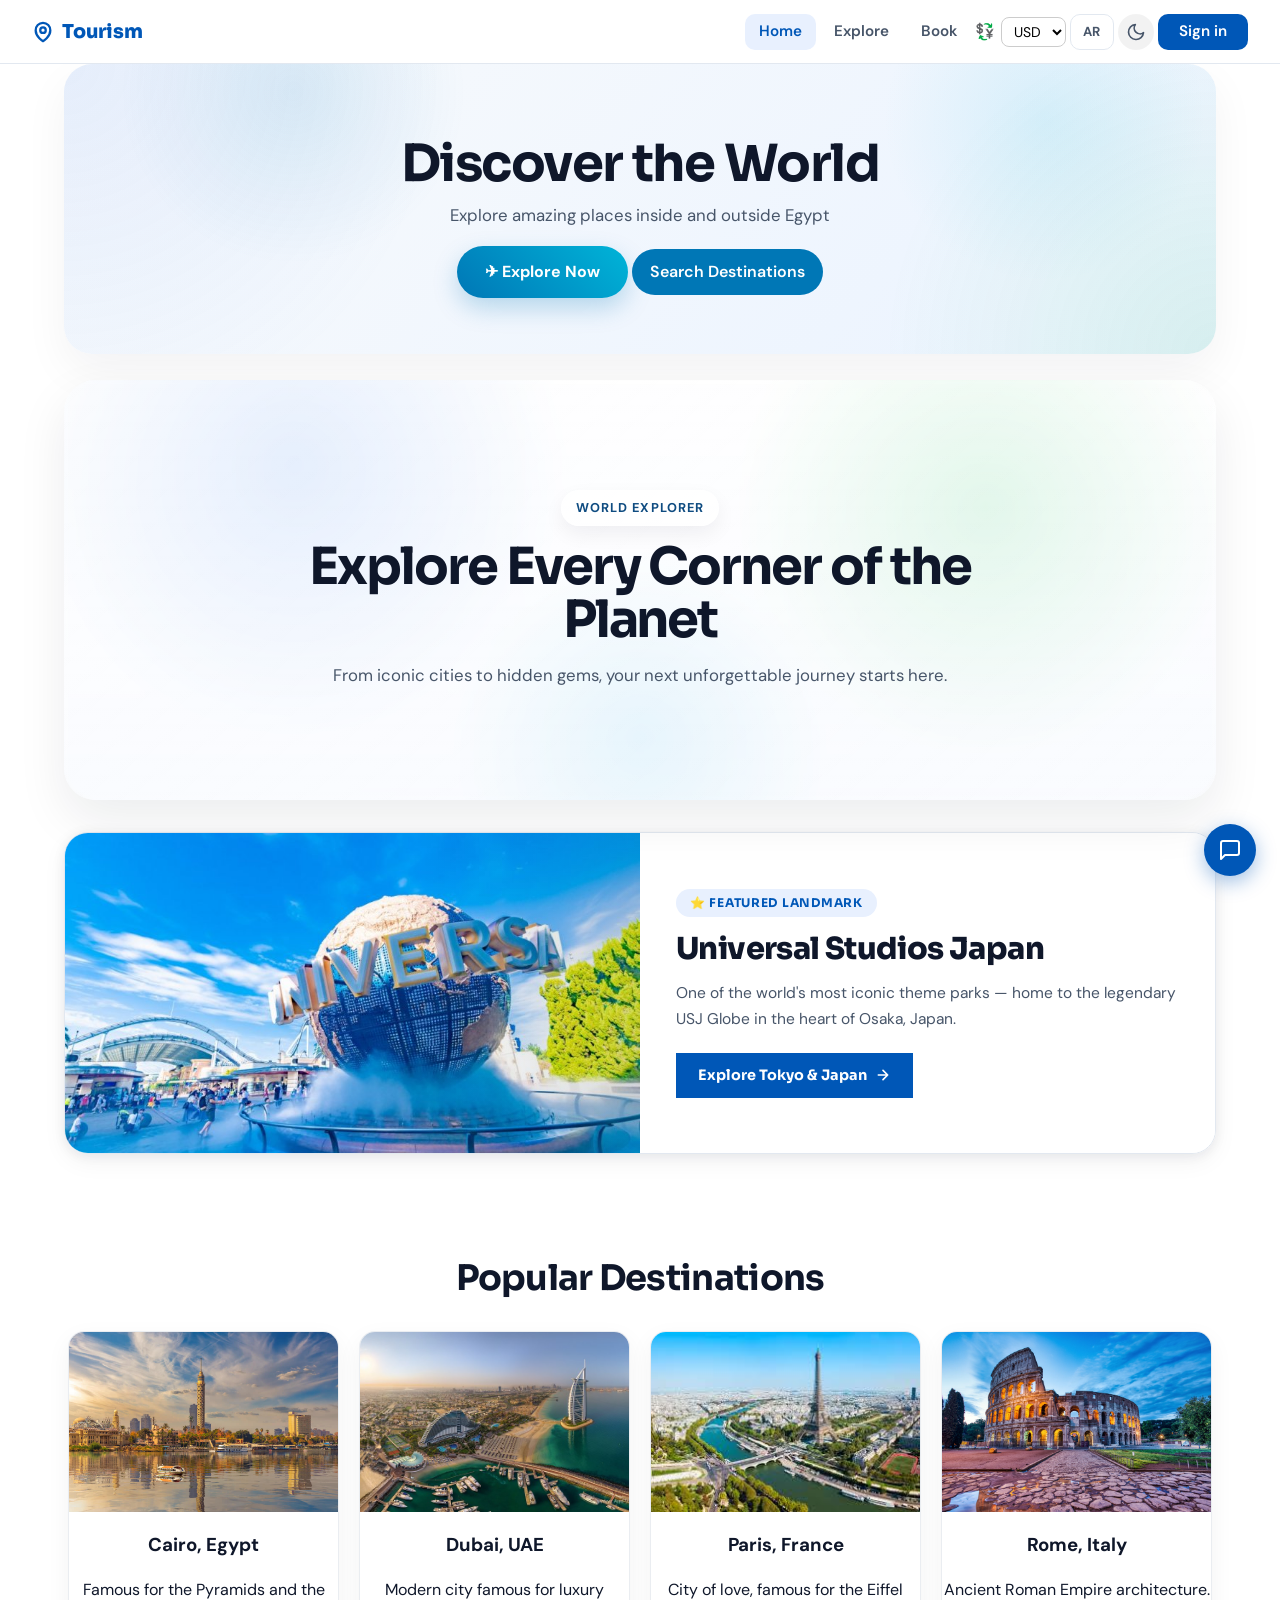
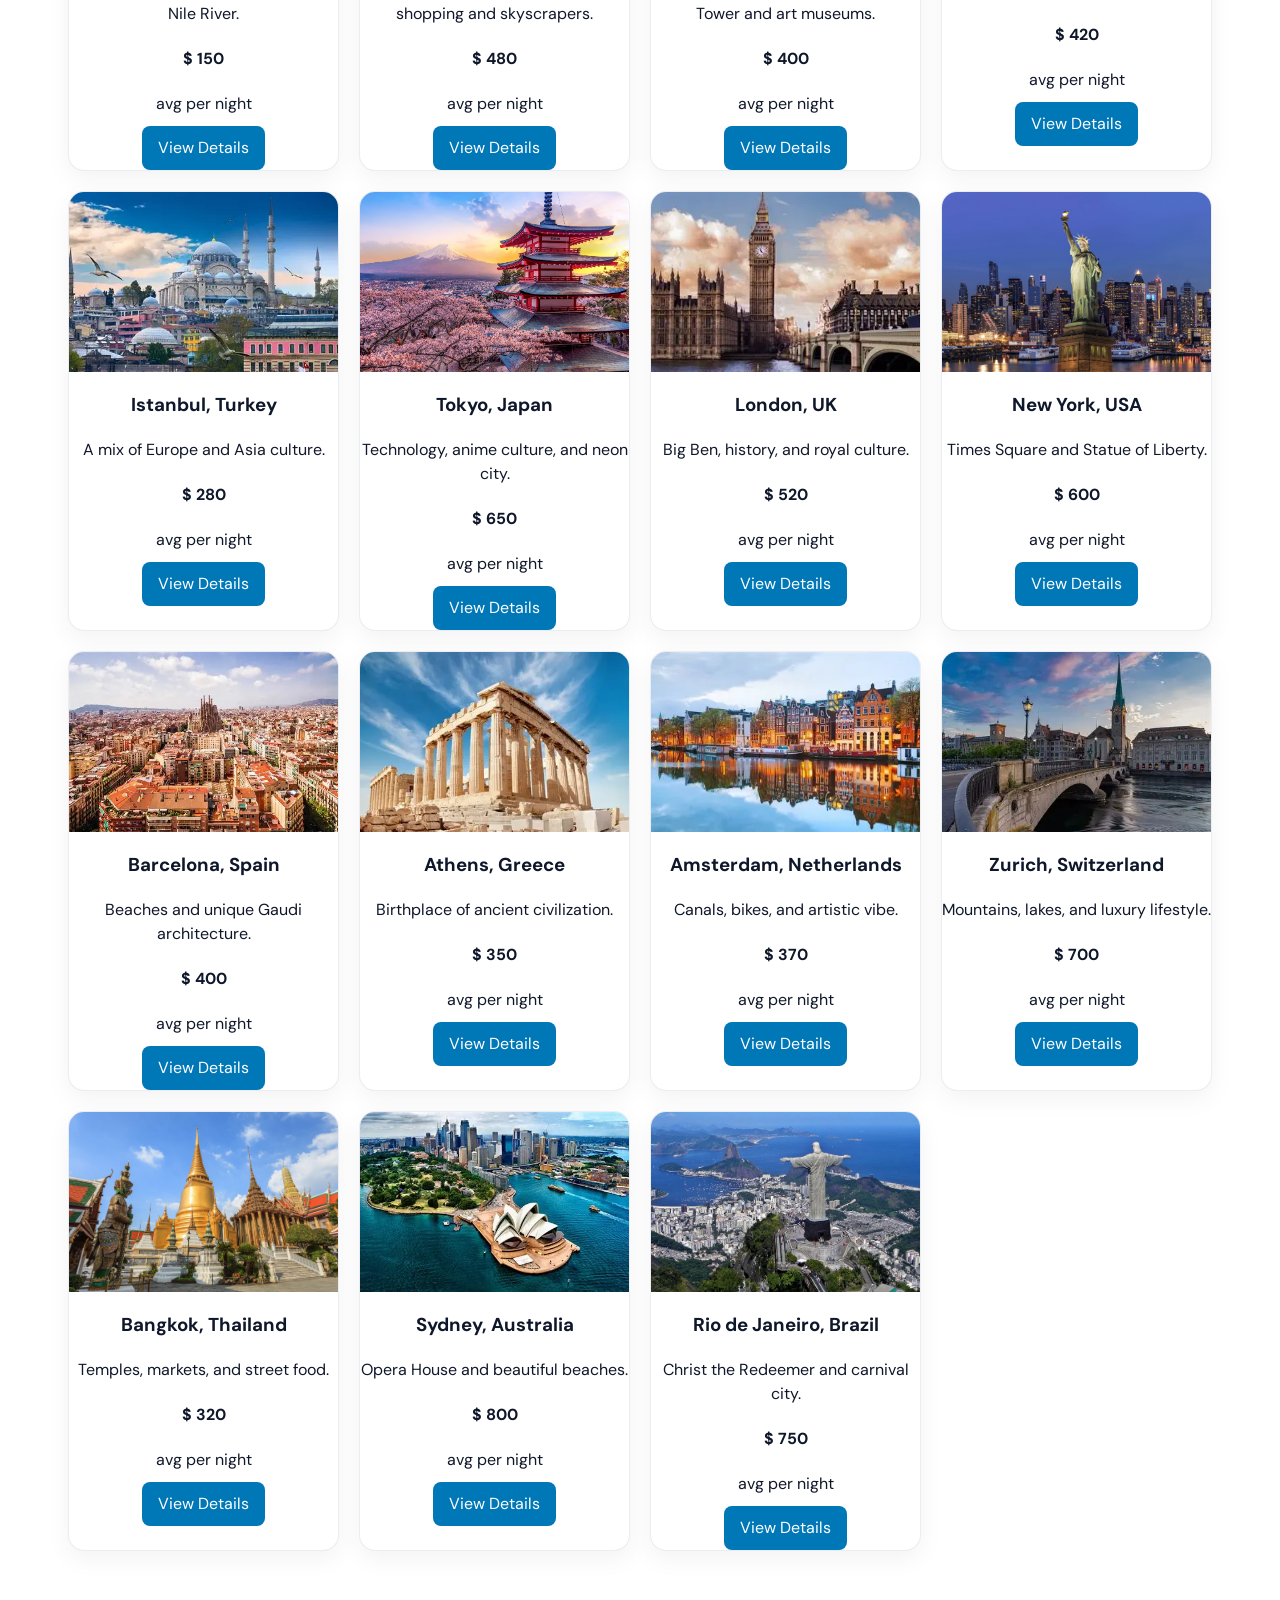
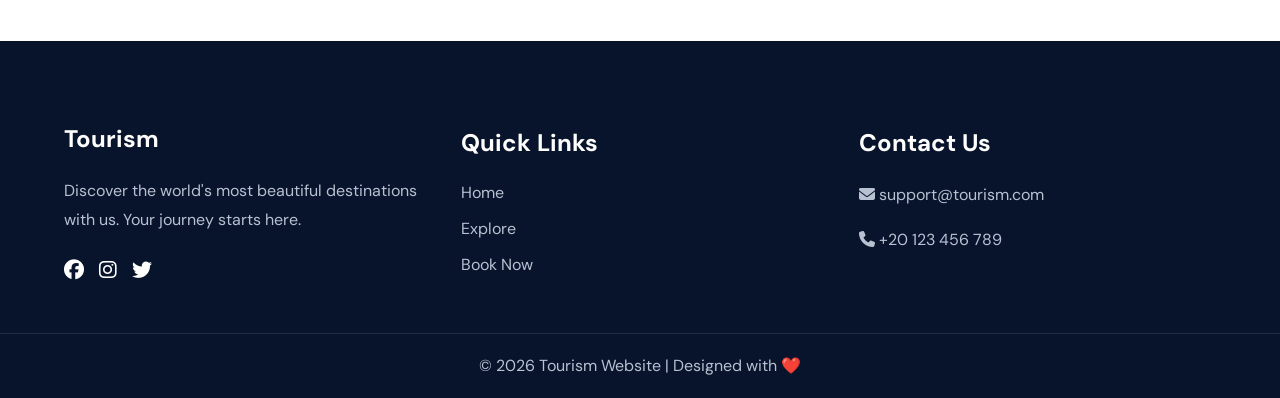
==== commit cded8acb: "moatasem" ====
--- a/pages/index.html
+++ b/pages/index.html
@@ -27,6 +27,7 @@
     <link rel="stylesheet" href="../css/pages/home.css">
     <link rel="stylesheet" href="https://cdnjs.cloudflare.com/ajax/libs/font-awesome/6.5.1/css/all.min.css">
     <link rel="stylesheet" href="../css/responsive.css">
+    <link rel="stylesheet" href="../css/rtl.css">
 </head>
 
 <body>
@@ -89,7 +90,7 @@
             <div class="world-content">
                 <span class="world-kicker" data-lang="world_kicker">World Explorer</span>
                 <h2 data-lang="world_title">Explore Every Corner of the Planet</h2>
-                <p>
+                <p data-lang="world_subtitle">
                     From iconic cities to hidden gems,
                     your next unforgettable journey starts here.
                 </p>
@@ -105,11 +106,11 @@
             <div class="landmark-content">
                 <span class="landmark-badge" data-lang="landmark_badge">⭐ Featured Landmark</span>
                 <h2 class="landmark-title" data-lang="landmark_title">Universal Studios Japan</h2>
-                <p class="landmark-desc">
+                <p class="landmark-desc" data-lang="landmark_desc">
                     One of the world's most iconic theme parks — home to the legendary
                     USJ Globe in the heart of Osaka, Japan.
                 </p>
-                <span class="landmark-cta">
+                <span class="landmark-cta" data-lang="landmark_cta">
                     Explore Tokyo & Japan
                     <svg width="16" height="16" viewBox="0 0 24 24" fill="none" stroke="currentColor" stroke-width="2.5" stroke-linecap="round" stroke-linejoin="round">
                         <path d="M5 12h14M12 5l7 7-7 7"/>
@@ -130,7 +131,7 @@
      <div class="footer-container">
         <div class="footer-section about">
             <h2 class="footer-logo">Tourism</h2>
-            <p>Discover the world's most beautiful destinations with us. Your journey starts here.</p>
+            <p data-lang="footer_desc">Discover the world's most beautiful destinations with us. Your journey starts here.</p>
             <div class="social-links">
                 <a href="#"><i class="fab fa-facebook"></i></a>
                 <a href="#"><i class="fab fa-instagram"></i></a>
@@ -143,7 +144,7 @@
             <ul>
                 <li><a href="index.html" data-lang="home">Home</a></li>
                 <li><a href="search.html" data-lang="explore">Explore</a></li>
-                <li><a href="booking.html">Book Now</a></li>
+                <li><a href="booking.html" data-lang="book_now_footer">Book Now</a></li>
             </ul>
         </div>
 
@@ -154,7 +155,7 @@
         </div>
     </div>
 
-    <div class="footer-bottom">
+    <div class="footer-bottom" data-lang="footer_rights">
         &copy; 2026 Tourism Website | Designed with ❤️
     </div>
     </footer>
--- a/css/components.css
+++ b/css/components.css
@@ -17,11 +17,13 @@
   --transition: 0.22s ease;
 }
 
-/* Shared navbar */
+/* Shared navbar — fixed so mobile dropdown always anchors correctly */
 .navbar {
-  position: sticky;
+  position: fixed;
   top: 0;
-  z-index: 100;
+  left: 0;
+  right: 0;
+  z-index: 1000;
 
   display: flex;
   align-items: center;
@@ -31,10 +33,17 @@
   height: 64px;
   padding: 0 32px;
 
-  background: rgba(255, 255, 255, 0.95);
+  background: rgba(255, 255, 255, 0.97);
   backdrop-filter: blur(12px);
   -webkit-backdrop-filter: blur(12px);
   border-bottom: 1px solid #e2e8f0;
+
+  overflow: visible;
+}
+
+/* Push page content below the fixed navbar */
+body {
+  padding-top: 64px;
 }
 
 .navbar,
@@ -64,7 +73,6 @@
   display: flex;
   align-items: center;
   gap: 4px;
-  height: 100%;
 }
 
 .nav-links a {
@@ -209,27 +217,43 @@
     display: none;
   }
 
+  /* ── Mobile dropdown menu ── */
   .nav-links.open {
     display: flex;
     flex-direction: column;
-    align-items: flex-start;
+    align-items: center;
+    text-align: center;
     gap: 4px;
 
-    position: absolute;
+    position: fixed;
     top: 64px;
     left: 0;
     right: 0;
-    z-index: 99;
+
+    z-index: 999;
 
     padding: 12px 16px 16px;
-    background: var(--bg-navbar, rgba(255,255,255,0.97));
-    border-bottom: 1px solid var(--border, #e2e8f0);
-    backdrop-filter: blur(12px);
-    -webkit-backdrop-filter: blur(12px);
+
+    background: var(--card-bg);
+    border-bottom: 2px solid var(--border, #e2e8f0);
+    box-shadow: 0 8px 32px rgba(0, 0, 0, 0.18);
+
+    height: auto;
+    min-height: fit-content;
+    overflow: visible;
+  }
+
+  /* Dark mode */
+  [data-theme="dark"] .nav-links.open {
+    background: #1a1a1a;
+    border-bottom-color: #333;
+    box-shadow: 0 8px 32px rgba(0, 0, 0, 0.5);
   }
 
   .nav-links.open a,
-  .nav-links.open .theme-toggle-btn {
+  .nav-links.open .theme-toggle-btn,
+  .nav-links.open .lang-toggle-btn,
+  .nav-links.open .currency-selector {
     width: 100%;
   }
 
@@ -237,13 +261,33 @@
     justify-content: flex-start;
     padding: 0 14px;
     gap: 8px;
-    width: 100%;
     height: 36px;
     border-radius: var(--radius-sm);
   }
 
   .nav-hamburger {
     display: inline-flex;
+  }
+
+  /* RTL: flip alignment */
+  [dir="rtl"] .nav-links.open {
+    align-items: center;
+  }
+
+  /* Dimming overlay behind the open menu */
+  .nav-overlay {
+    display: none;
+    position: fixed;
+    top: 64px;
+    left: 0;
+    right: 0;
+    bottom: 0;
+    z-index: 998;
+    background: rgba(0, 0, 0, 0.4);
+  }
+
+  .nav-overlay.visible {
+    display: block;
   }
 }
 
--- a/css/themes/dark.css
+++ b/css/themes/dark.css
@@ -37,7 +37,7 @@
 }
 
 [data-theme="dark"] .navbar {
-  background: var(--bg-navbar);
+  background: rgba(18, 18, 18, 0.98);
   border-bottom: 1px solid var(--border);
 }
 
--- a/css/responsive.css
+++ b/css/responsive.css
@@ -4,10 +4,9 @@
    ============================================================ */
 
 /* ── PREVENT HORIZONTAL SCROLL ──────────────────────────── */
-/* NOTE: overflow-x must NOT be on html — it breaks position:sticky on navbar */
-body {
-  overflow-x: hidden;
-  max-width: 100%;
+/* Use clip on html to prevent horizontal scroll WITHOUT breaking position:fixed */
+html {
+  overflow-x: clip;
 }
 
 /* ── LANGUAGE TOGGLE BTN IN NAVBAR ─────────────────────── */
@@ -137,12 +136,6 @@
 
 /* ── TABLET ≤ 768px ─────────────────────────────────────── */
 @media (max-width: 768px) {
-  /* Navbar - mobile menu open state */
-  .nav-links.open {
-    position: fixed;
-    top: 64px;
-  }
-
   /* Currency selector in mobile menu */
   .nav-links.open .currency-selector {
     width: 100%;
@@ -578,10 +571,12 @@
   }
 }
 
-/* ── NAVBAR STICKY ENFORCEMENT ───────────────────────── */
+/* ── NAVBAR FIXED ENFORCEMENT ───────────────────────── */
 /* Re-declare after all page CSS loads to prevent any override */
 .navbar {
-  position: sticky !important;
+  position: fixed !important;
   top: 0 !important;
+  left: 0 !important;
+  right: 0 !important;
   z-index: 1000 !important;
 }
--- a/css/rtl.css
+++ b/css/rtl.css
@@ -0,0 +1,273 @@
+/* ============================================================
+   RTL.CSS  —  Right-to-Left (Arabic) Layout Fixes
+   Applied when: [dir="rtl"]
+   ============================================================ */
+
+/* ── Global ─────────────────────────────────────────────── */
+[dir="rtl"] body {
+    font-family: 'Cairo', 'DM Sans', sans-serif;
+}
+
+[dir="rtl"] * {
+    text-align: right;
+}
+
+/* Centered elements should stay centered */
+[dir="rtl"] .hero,
+[dir="rtl"] .world-content,
+[dir="rtl"] .section-title,
+[dir="rtl"] .search-hero .hero-content,
+[dir="rtl"] .hero-badge,
+[dir="rtl"] .hero-title,
+[dir="rtl"] .hero-sub,
+[dir="rtl"] .no-results,
+[dir="rtl"] .footer-bottom,
+[dir="rtl"] .weather-widget {
+    text-align: center;
+}
+
+/* ── Navbar ─────────────────────────────────────────────── */
+[dir="rtl"] .navbar {
+    flex-direction: row-reverse;
+}
+
+[dir="rtl"] .nav-links {
+    flex-direction: row-reverse;
+}
+
+/* ── Hero section ───────────────────────────────────────── */
+[dir="rtl"] .hero h1,
+[dir="rtl"] .hero p,
+[dir="rtl"] .hero a,
+[dir="rtl"] .hero button {
+    text-align: center;
+}
+
+/* ── Cards grid ─────────────────────────────────────────── */
+[dir="rtl"] .card {
+    text-align: right;
+}
+
+[dir="rtl"] .card h3,
+[dir="rtl"] .card p {
+    text-align: right;
+}
+
+[dir="rtl"] .price-box {
+    text-align: right;
+}
+
+/* ── Featured Landmark ──────────────────────────────────── */
+[dir="rtl"] .featured-landmark {
+    flex-direction: row-reverse;
+}
+
+[dir="rtl"] .landmark-content {
+    text-align: right;
+}
+
+[dir="rtl"] .landmark-cta svg {
+    transform: scaleX(-1);
+}
+
+/* ── Footer ─────────────────────────────────────────────── */
+[dir="rtl"] .footer-container {
+    flex-direction: row-reverse;
+}
+
+[dir="rtl"] .footer-section {
+    text-align: right;
+}
+
+[dir="rtl"] .footer-section ul {
+    padding-right: 0;
+    padding-left: 0;
+}
+
+[dir="rtl"] .social-links {
+    justify-content: flex-start;
+}
+
+/* ── Details page ───────────────────────────────────────── */
+[dir="rtl"] .details-card {
+    flex-direction: row-reverse;
+}
+
+[dir="rtl"] .details-info {
+    text-align: right;
+}
+
+[dir="rtl"] .details-info h1,
+[dir="rtl"] .details-info p {
+    text-align: right;
+}
+
+[dir="rtl"] .details-actions {
+    justify-content: flex-start;
+}
+
+[dir="rtl"] .details-section h2 {
+    text-align: right;
+}
+
+[dir="rtl"] .details-list {
+    padding-right: 1.2rem;
+    padding-left: 0;
+    text-align: right;
+}
+
+[dir="rtl"] .policy-grid {
+    direction: rtl;
+}
+
+[dir="rtl"] .policy-item {
+    text-align: right;
+}
+
+[dir="rtl"] .location-layout {
+    flex-direction: row-reverse;
+}
+
+[dir="rtl"] .location-info {
+    text-align: right;
+}
+
+[dir="rtl"] .hotels-grid {
+    direction: rtl;
+}
+
+[dir="rtl"] .hotel-card {
+    flex-direction: row-reverse;
+    text-align: right;
+}
+
+[dir="rtl"] .hotel-info {
+    text-align: right;
+}
+
+[dir="rtl"] .hotel-info ul {
+    padding-right: 1.2rem;
+    padding-left: 0;
+}
+
+[dir="rtl"] .hotel-info h3,
+[dir="rtl"] .hotel-info p {
+    text-align: right;
+}
+
+[dir="rtl"] .hotel-price {
+    text-align: right;
+}
+
+[dir="rtl"] .reviews-container {
+    direction: rtl;
+}
+
+[dir="rtl"] .review-card {
+    text-align: right;
+}
+
+[dir="rtl"] .review-header {
+    flex-direction: row-reverse;
+}
+
+/* ── Login / Register ───────────────────────────────────── */
+[dir="rtl"] .auth-form,
+[dir="rtl"] .login-form,
+[dir="rtl"] .register-form {
+    text-align: right;
+    direction: rtl;
+}
+
+[dir="rtl"] .auth-form input,
+[dir="rtl"] .login-form input,
+[dir="rtl"] .register-form input {
+    text-align: right;
+    direction: rtl;
+}
+
+[dir="rtl"] .auth-form label,
+[dir="rtl"] .login-form label,
+[dir="rtl"] .register-form label {
+    text-align: right;
+}
+
+/* ── Booking page ───────────────────────────────────────── */
+[dir="rtl"] .booking-card {
+    text-align: right;
+}
+
+[dir="rtl"] .booking-info {
+    text-align: right;
+}
+
+[dir="rtl"] .booking-page h1,
+[dir="rtl"] .booking-page h2,
+[dir="rtl"] .booking-page p {
+    text-align: right;
+}
+
+/* ── Profile page ───────────────────────────────────────── */
+[dir="rtl"] .profile-section {
+    text-align: right;
+    direction: rtl;
+}
+
+[dir="rtl"] .profile-info {
+    text-align: right;
+}
+
+/* ── Search page specific (supplement existing RTL) ─────── */
+[dir="rtl"] .card-body {
+    text-align: right;
+}
+
+[dir="rtl"] .card-title,
+[dir="rtl"] .card-desc {
+    text-align: right;
+}
+
+[dir="rtl"] .card-footer {
+    flex-direction: row-reverse;
+}
+
+[dir="rtl"] .filters-sidebar {
+    text-align: right;
+}
+
+[dir="rtl"] .filters-sidebar label {
+    text-align: right;
+}
+
+[dir="rtl"] .filter-group {
+    text-align: right;
+}
+
+[dir="rtl"] .search-box {
+    direction: rtl;
+}
+
+[dir="rtl"] #searchInput {
+    text-align: right;
+}
+
+/* ── Chat widget ────────────────────────────────────────── */
+[dir="rtl"] .chat-box {
+    text-align: right;
+    direction: rtl;
+}
+
+[dir="rtl"] .chat-message {
+    text-align: right;
+}
+
+/* ── Hamburger menu on mobile ───────────────────────────── */
+@media (max-width: 768px) {
+    [dir="rtl"] .nav-links {
+        text-align: right;
+    }
+
+    [dir="rtl"] .nav-links a {
+        text-align: right;
+    }
+}
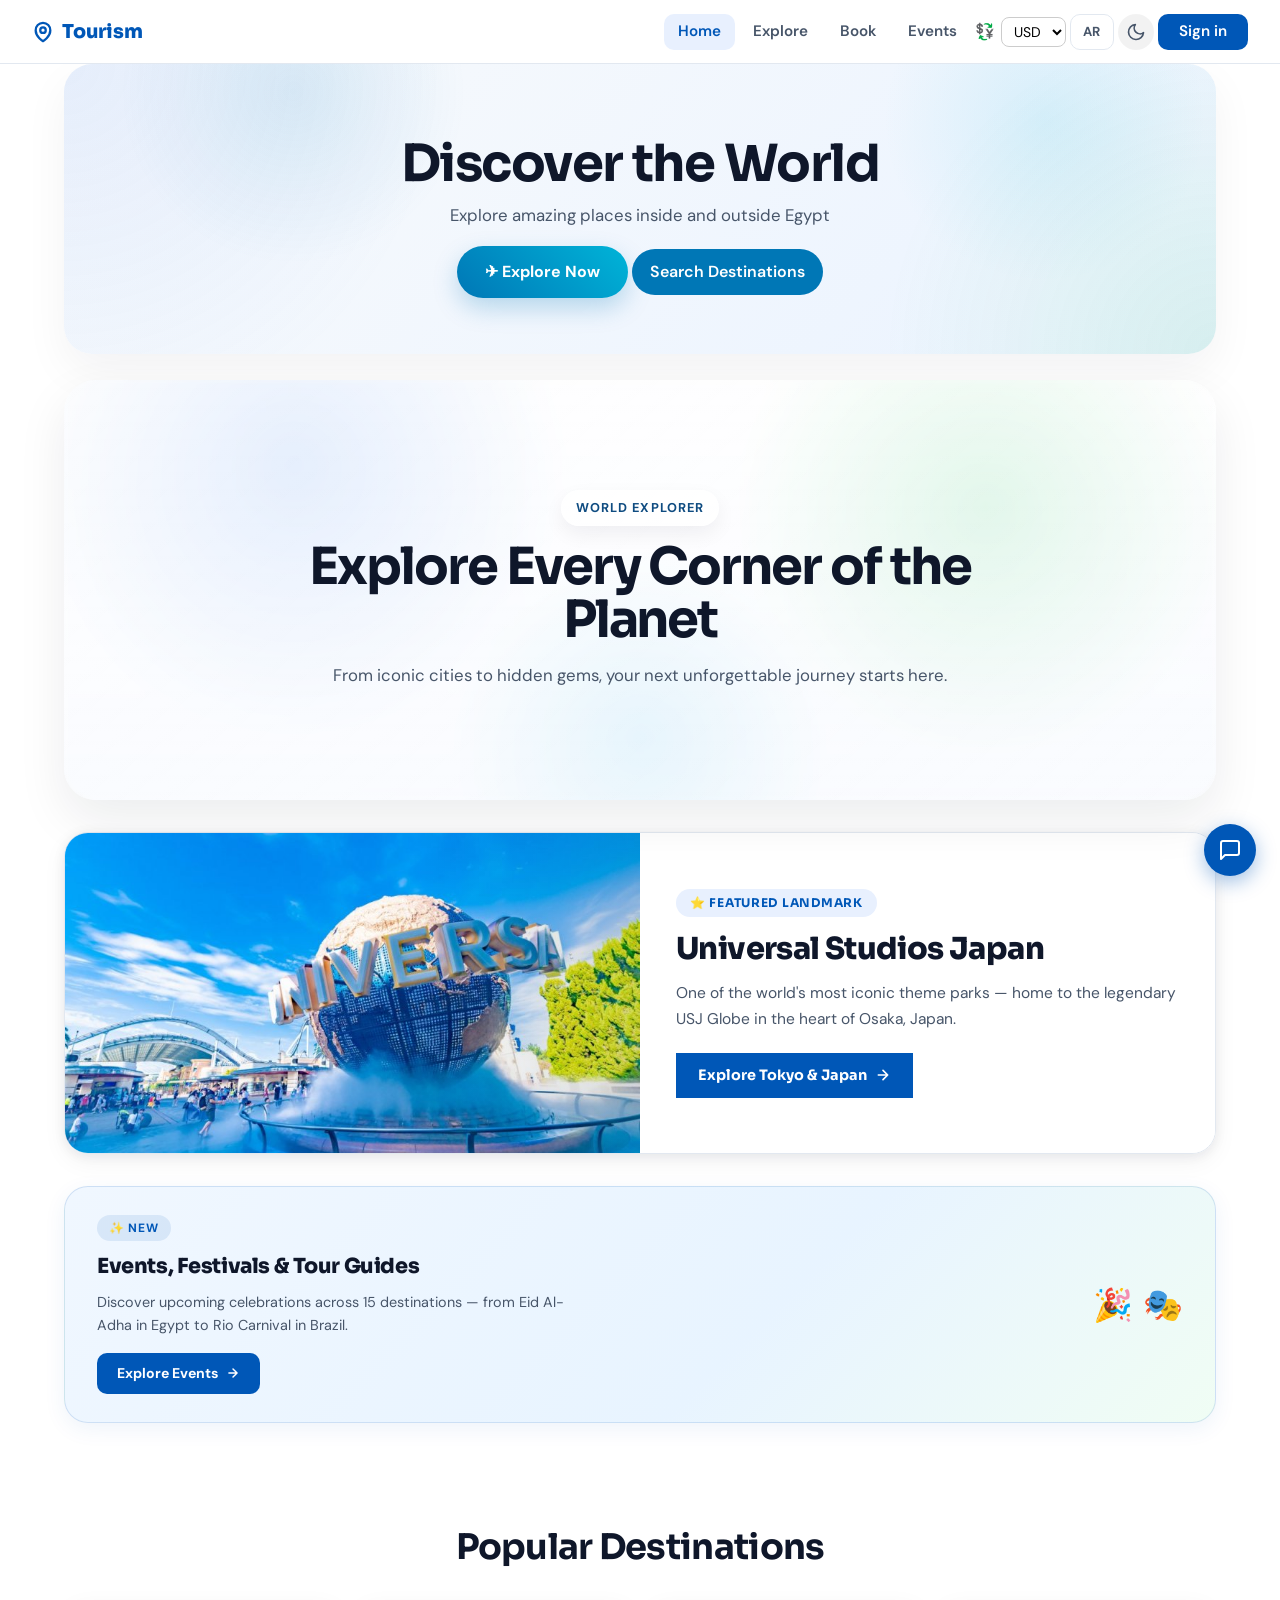
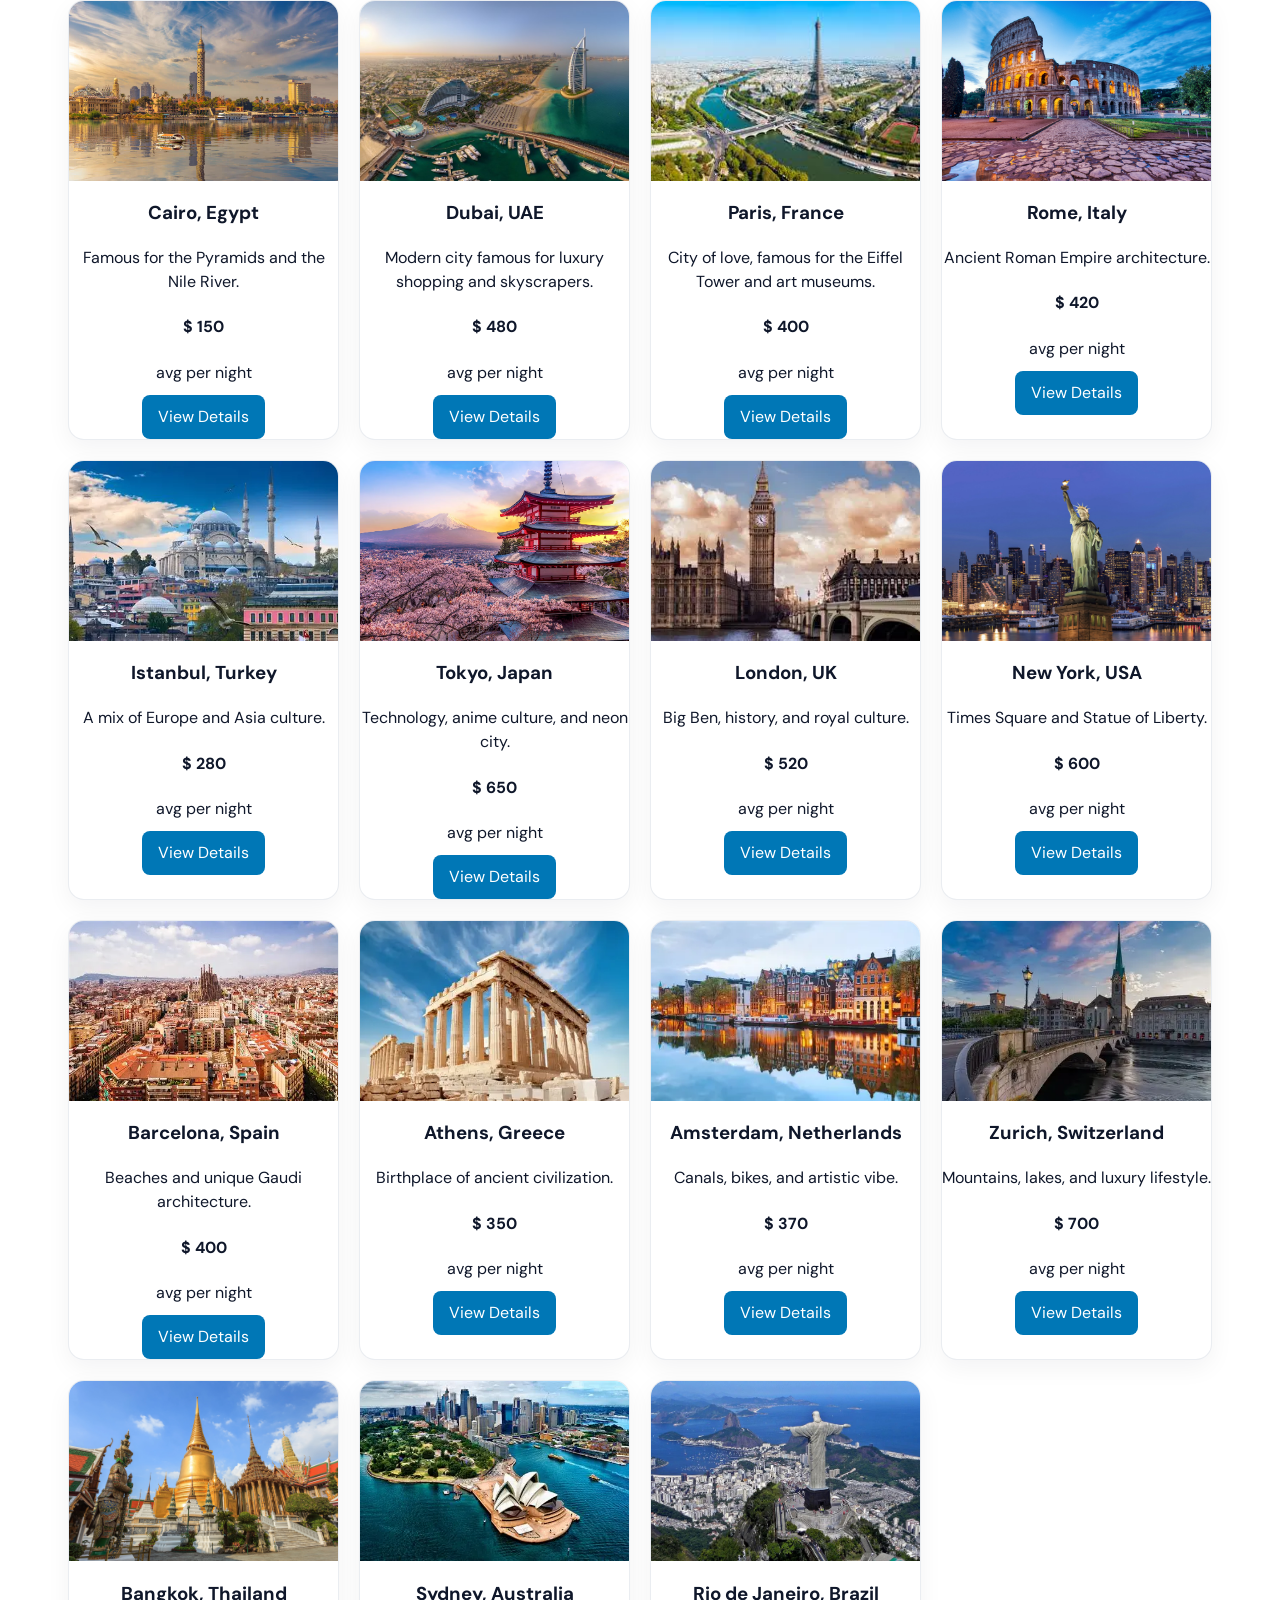
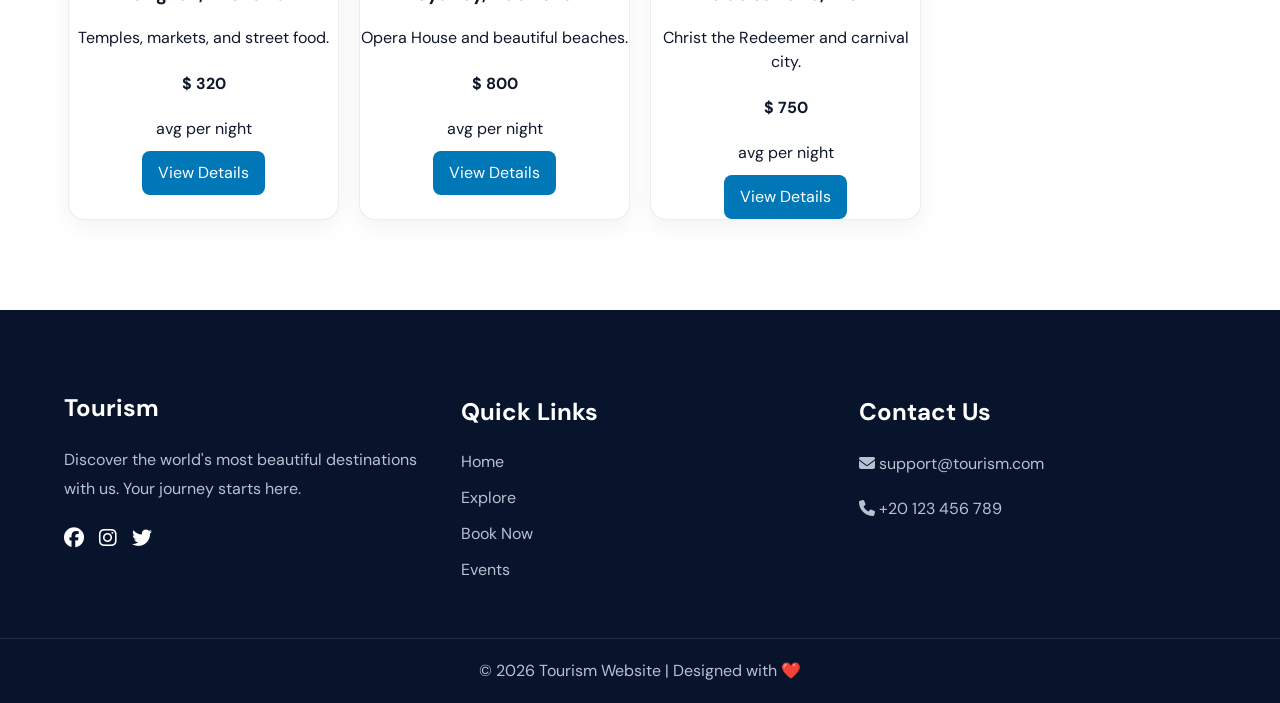
==== commit abccd868: "ali_event" ====
--- a/pages/index.html
+++ b/pages/index.html
@@ -27,7 +27,6 @@
     <link rel="stylesheet" href="../css/pages/home.css">
     <link rel="stylesheet" href="https://cdnjs.cloudflare.com/ajax/libs/font-awesome/6.5.1/css/all.min.css">
     <link rel="stylesheet" href="../css/responsive.css">
-    <link rel="stylesheet" href="../css/rtl.css">
 </head>
 
 <body>
@@ -46,8 +45,9 @@
             <a href="index.html" class="active" data-lang="home">Home</a>
             <a href="search.html" data-lang="explore">Explore</a>
             <a href="booking.html" data-lang="book">Book</a>
+            <a href="events.html">Events</a>
 
-            <!-- Currency Selector هنا مباشرة -->
+            <!-- Currency Selector -->
             <div class="currency-selector" id="currencyContainer">
                 <span class="currency-icon">💱</span>
                 <select id="globalCurrencySelect" onchange="handleCurrencyChange(this.value)">
@@ -60,7 +60,7 @@
                 </select>
             </div>
 
-                        <button class="lang-toggle-btn" id="langToggle" aria-label="Toggle language">AR</button>
+            <button class="lang-toggle-btn" id="langToggle" aria-label="Toggle language">AR</button>
             <button class="theme-toggle-btn" id="themeToggle" aria-label="Toggle theme"></button>
             <a href="login.html" class="nav-cta" data-lang="signin">Sign in</a>
         </div>
@@ -90,7 +90,7 @@
             <div class="world-content">
                 <span class="world-kicker" data-lang="world_kicker">World Explorer</span>
                 <h2 data-lang="world_title">Explore Every Corner of the Planet</h2>
-                <p data-lang="world_subtitle">
+                <p>
                     From iconic cities to hidden gems,
                     your next unforgettable journey starts here.
                 </p>
@@ -106,16 +106,34 @@
             <div class="landmark-content">
                 <span class="landmark-badge" data-lang="landmark_badge">⭐ Featured Landmark</span>
                 <h2 class="landmark-title" data-lang="landmark_title">Universal Studios Japan</h2>
-                <p class="landmark-desc" data-lang="landmark_desc">
+                <p class="landmark-desc">
                     One of the world's most iconic theme parks — home to the legendary
                     USJ Globe in the heart of Osaka, Japan.
                 </p>
-                <span class="landmark-cta" data-lang="landmark_cta">
+                <span class="landmark-cta">
                     Explore Tokyo & Japan
                     <svg width="16" height="16" viewBox="0 0 24 24" fill="none" stroke="currentColor" stroke-width="2.5" stroke-linecap="round" stroke-linejoin="round">
                         <path d="M5 12h14M12 5l7 7-7 7"/>
                     </svg>
                 </span>
+            </div>
+        </section>
+
+        <!-- Events & Guides Promo Banner -->
+        <section class="events-promo-banner" onclick="window.location.href='events.html'">
+            <div class="events-promo-left">
+                <span class="events-promo-kicker">✨ New</span>
+                <h3>Events, Festivals & Tour Guides</h3>
+                <p>Discover upcoming celebrations across 15 destinations — from Eid Al-Adha in Egypt to Rio Carnival in Brazil.</p>
+                <a href="events.html" class="events-promo-btn" onclick="event.stopPropagation()">
+                    Explore Events
+                    <svg width="14" height="14" viewBox="0 0 24 24" fill="none" stroke="currentColor" stroke-width="2.5" stroke-linecap="round" stroke-linejoin="round">
+                        <path d="M5 12h14M12 5l7 7-7 7"/>
+                    </svg>
+                </a>
+            </div>
+            <div class="events-promo-icons">
+                <span>🎉</span><span>🎭</span>
             </div>
         </section>
 
@@ -127,44 +145,44 @@
 
     </div>
 
-        <footer class="main-footer">
-     <div class="footer-container">
-        <div class="footer-section about">
-            <h2 class="footer-logo">Tourism</h2>
-            <p data-lang="footer_desc">Discover the world's most beautiful destinations with us. Your journey starts here.</p>
-            <div class="social-links">
-                <a href="#"><i class="fab fa-facebook"></i></a>
-                <a href="#"><i class="fab fa-instagram"></i></a>
-                <a href="#"><i class="fab fa-twitter"></i></a>
+    <footer class="main-footer">
+        <div class="footer-container">
+            <div class="footer-section about">
+                <h2 class="footer-logo">Tourism</h2>
+                <p>Discover the world's most beautiful destinations with us. Your journey starts here.</p>
+                <div class="social-links">
+                    <a href="#"><i class="fab fa-facebook"></i></a>
+                    <a href="#"><i class="fab fa-instagram"></i></a>
+                    <a href="#"><i class="fab fa-twitter"></i></a>
+                </div>
+            </div>
+
+            <div class="footer-section links">
+                <h3 data-lang="quick_links">Quick Links</h3>
+                <ul>
+                    <li><a href="index.html" data-lang="home">Home</a></li>
+                    <li><a href="search.html" data-lang="explore">Explore</a></li>
+                    <li><a href="booking.html">Book Now</a></li>
+                    <li><a href="events.html">Events</a></li>
+                </ul>
+            </div>
+
+            <div class="footer-section contact">
+                <h3 data-lang="contact_us">Contact Us</h3>
+                <p><i class="fas fa-envelope"></i> support@tourism.com</p>
+                <p><i class="fas fa-phone"></i> +20 123 456 789</p>
             </div>
         </div>
 
-        <div class="footer-section links">
-            <h3 data-lang="quick_links">Quick Links</h3>
-            <ul>
-                <li><a href="index.html" data-lang="home">Home</a></li>
-                <li><a href="search.html" data-lang="explore">Explore</a></li>
-                <li><a href="booking.html" data-lang="book_now_footer">Book Now</a></li>
-            </ul>
+        <div class="footer-bottom">
+            &copy; 2026 Tourism Website | Designed with ❤️
         </div>
-
-        <div class="footer-section contact">
-            <h3 data-lang="contact_us">Contact Us</h3>
-            <p><i class="fas fa-envelope"></i> support@tourism.com</p>
-            <p><i class="fas fa-phone"></i> +20 123 456 789</p>
-        </div>
-    </div>
-
-    <div class="footer-bottom" data-lang="footer_rights">
-        &copy; 2026 Tourism Website | Designed with ❤️
-    </div>
     </footer>
 
     <script src="../js/data.js"></script>
     <script src="../js/currency.js"></script>
     <script src="../js/main.js"></script>
     <script src="../js/ui.js"></script>
-
     <script src="../js/translations.js"></script>
     <script src="../js/layout.js"></script>
     <script src="../js/chat.js"></script>
--- a/css/pages/home.css
+++ b/css/pages/home.css
@@ -377,6 +377,7 @@
     .landmark-img-wrap { height: 220px; }
     .landmark-content { padding: 24px 20px; }
 }
+
 /* ── RTL SUPPORT ─────────────────────────────────────── */
 [dir="rtl"] .hero {
   text-align: right;
@@ -401,3 +402,108 @@
 [dir="rtl"] .world-content {
   text-align: right;
 }
+
+/* ── EVENTS PROMO BANNER ─────────────────────────────── */
+.events-promo-banner {
+    display: flex;
+    align-items: center;
+    justify-content: space-between;
+    gap: 24px;
+    margin-top: 32px;
+    padding: 28px 32px;
+    background: linear-gradient(135deg, #f0f7ff 0%, #e8f4ff 60%, #f0fdf4 100%);
+    border: 1.5px solid rgba(0, 87, 183, 0.14);
+    border-radius: 24px;
+    cursor: pointer;
+    transition: transform 0.25s ease, box-shadow 0.25s ease;
+    box-shadow: 0 6px 22px rgba(0, 87, 183, 0.07);
+}
+
+.events-promo-banner:hover {
+    transform: translateY(-3px);
+    box-shadow: 0 14px 36px rgba(0, 87, 183, 0.12);
+}
+
+.events-promo-kicker {
+    display: inline-flex;
+    align-items: center;
+    padding: 4px 12px;
+    background: rgba(0, 87, 183, 0.10);
+    color: #0057B7;
+    border-radius: 999px;
+    font-size: 0.75rem;
+    font-weight: 700;
+    letter-spacing: 0.06em;
+    text-transform: uppercase;
+    margin-bottom: 10px;
+}
+
+.events-promo-left h3 {
+    font-family: var(--font-display);
+    font-size: 1.3rem;
+    font-weight: 800;
+    color: var(--text-1);
+    margin: 0 0 8px;
+    letter-spacing: -0.02em;
+}
+
+.events-promo-left p {
+    font-size: 0.9rem;
+    color: var(--text-2);
+    line-height: 1.6;
+    margin: 0 0 16px;
+    max-width: 480px;
+}
+
+.events-promo-btn {
+    display: inline-flex;
+    align-items: center;
+    gap: 8px;
+    padding: 10px 20px;
+    background: #0057B7;
+    color: #fff;
+    border-radius: 10px;
+    font-size: 0.88rem;
+    font-weight: 700;
+    text-decoration: none;
+    transition: background 0.2s ease, gap 0.2s ease;
+}
+
+.events-promo-btn:hover {
+    background: #003f8a;
+    gap: 12px;
+}
+
+.events-promo-icons {
+    display: flex;
+    gap: 10px;
+    font-size: 2rem;
+    flex-shrink: 0;
+}
+
+/* Dark mode for promo banner */
+[data-theme="dark"] .events-promo-banner {
+    background: linear-gradient(135deg, rgba(0, 87, 183, 0.12) 0%, rgba(0, 87, 183, 0.06) 60%, rgba(34, 197, 94, 0.06) 100%);
+    border-color: rgba(0, 87, 183, 0.25);
+}
+
+/* RTL for promo banner */
+[dir="rtl"] .events-promo-banner {
+    flex-direction: row-reverse;
+}
+
+[dir="rtl"] .events-promo-left p {
+    text-align: right;
+}
+
+@media (max-width: 768px) {
+    .events-promo-banner {
+        flex-direction: column;
+        align-items: flex-start;
+        padding: 22px 20px;
+    }
+
+    .events-promo-icons {
+        font-size: 1.5rem;
+    }
+}
